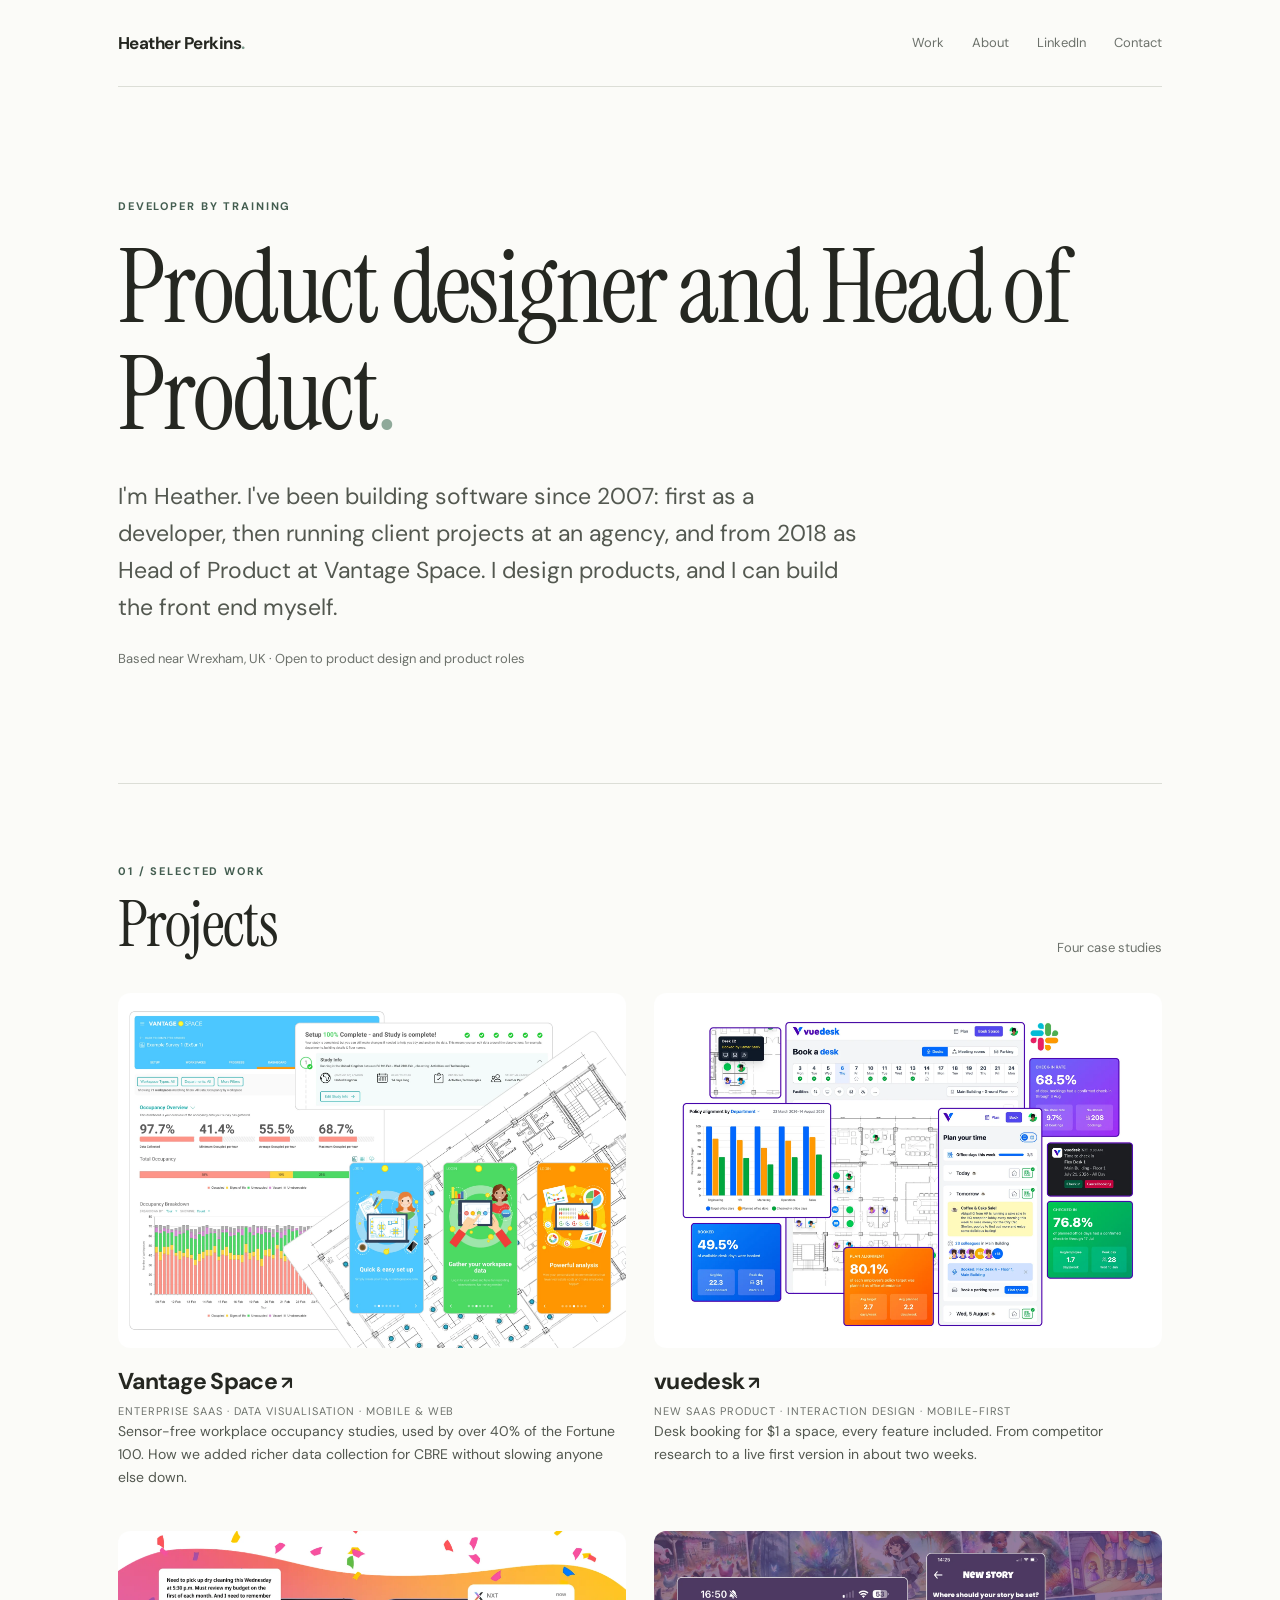
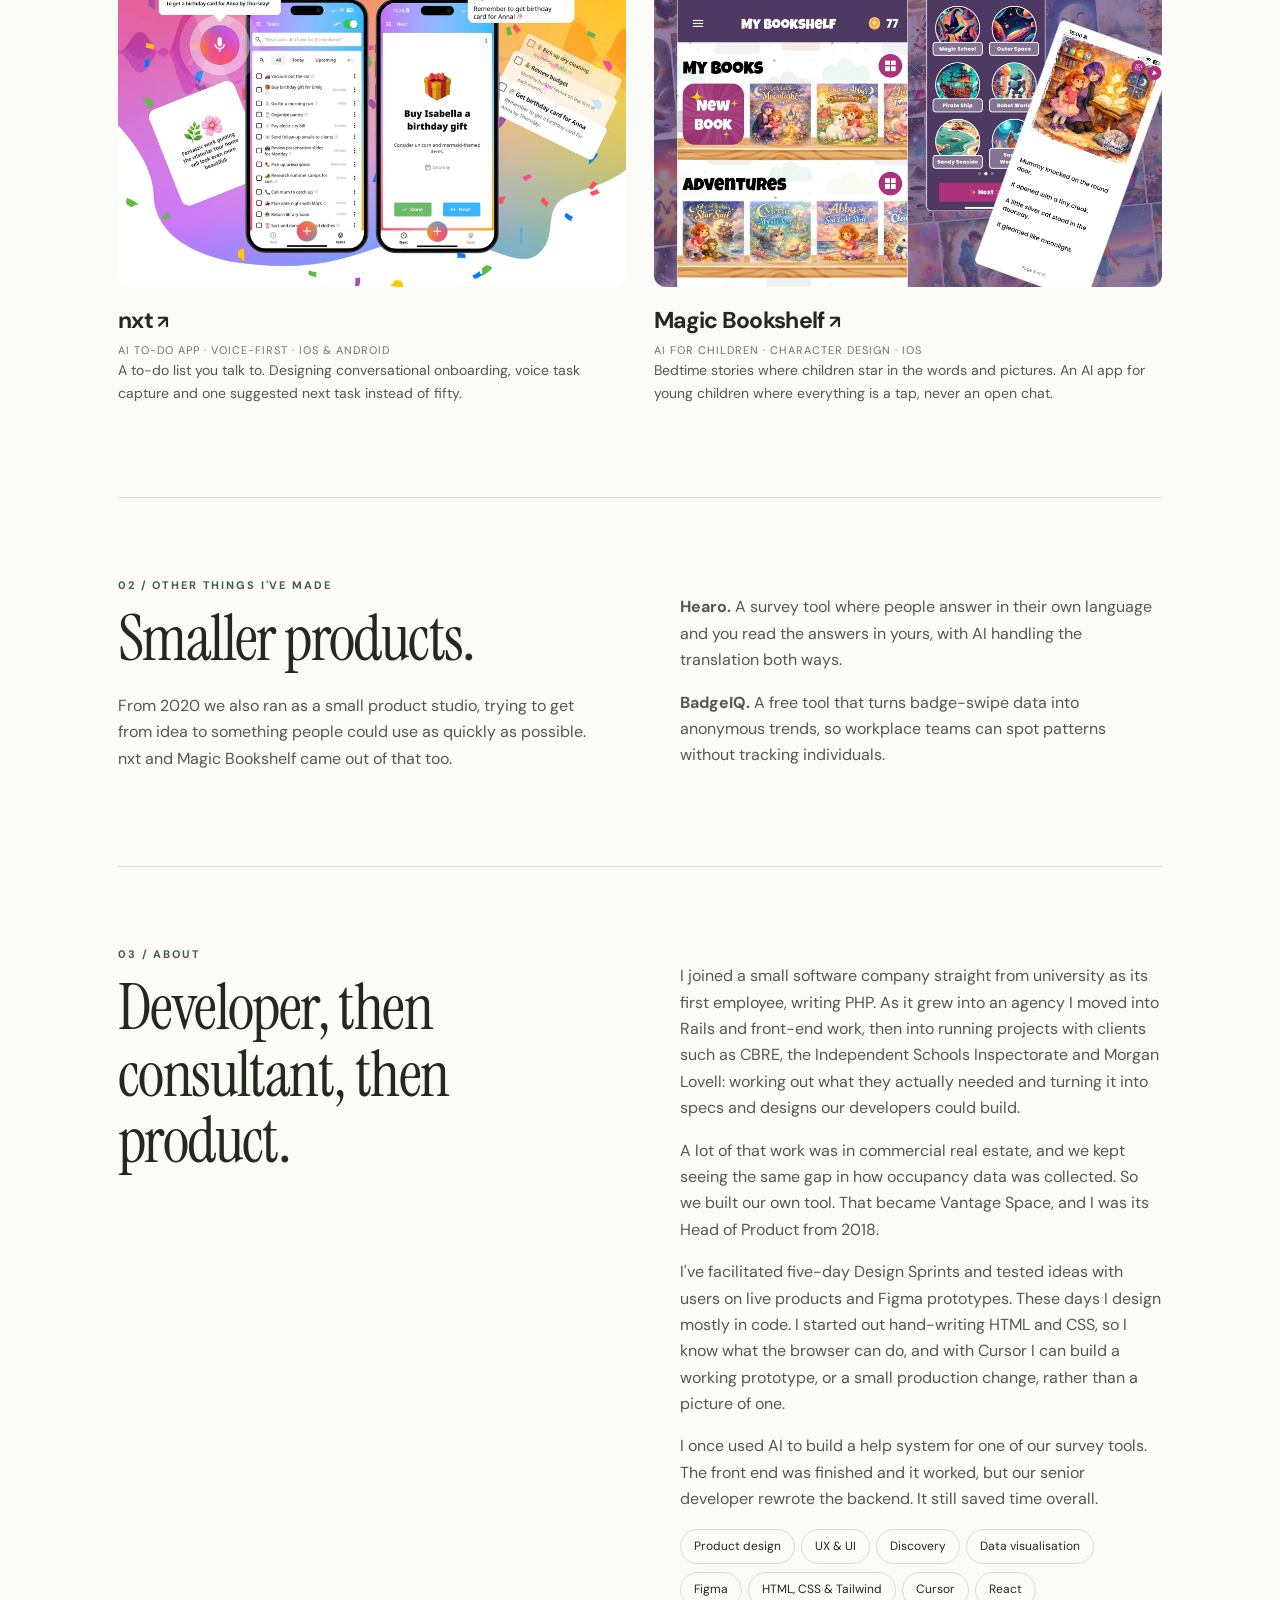
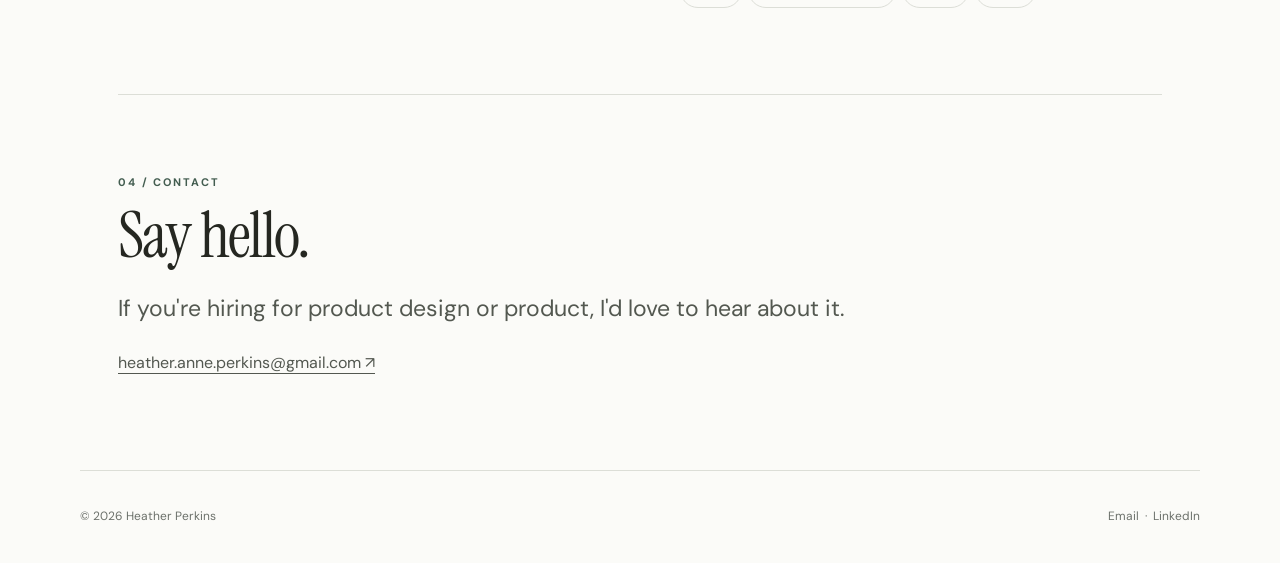
==== index.html @ 5fa3ac8b "Plainer copy across the site; expand Magic Bookshelf with growth and pricing story Co-Authored-By: C" ====
<!doctype html><html lang="en"><head><meta charset="utf-8"><meta name="viewport" content="width=device-width, initial-scale=1"><meta name="description" content="Heather Perkins: product designer and former Head of Product at Vantage Space, who started out as a developer. Case studies from Vantage Space and vuedesk."><title>Heather Perkins | Product designer</title><link rel="stylesheet" href="style.css?v=2"></head><body><header class="wrap"><nav class="nav"><a class="brand" href="index.html">Heather Perkins<span style="color:#7b998b">.</span></a><div class="navlinks"><a href="index.html#work">Work</a><a href="index.html#about">About</a><a href="https://www.linkedin.com/in/heatheranneperkins/" target="_blank" rel="noopener">LinkedIn</a><a href="mailto:heather.anne.perkins@gmail.com">Contact</a></div></nav></header><main class="wrap"><section class="hero"><div class="eyebrow">Developer by training</div><h1>Product designer and Head of Product<span style="color:#8fa99a">.</span></h1><p class="lead">I'm Heather. I've been building software since 2007: first as a developer, then running client projects at an agency, and from 2018 as Head of Product at Vantage Space. I design products, and I can build the front end myself.</p><p class="small">Based near Wrexham, UK · Open to product design and product roles</p></section><section class="section" id="work"><div class="section-heading"><div><div class="eyebrow">01 / Selected work</div><h2>Projects</h2></div><span class="small">Four case studies</span></div><div class="projects"><a class="project" href="vantage-space.html"><div class="project-image frame"><img src="assets/vs-hero.webp" alt="Vantage Space web dashboard and observer app"></div><h3>Vantage Space <span class="arrow">↗</span></h3><div class="meta">Enterprise SaaS · Data visualisation · Mobile & web</div><p>Sensor-free workplace occupancy studies, used by over 40% of the Fortune 100. How we added richer data collection for CBRE without slowing anyone else down.</p></a><a class="project" href="vuedesk.html"><div class="project-image frame"><img src="assets/vd-hero.webp" alt="vuedesk booking and reporting screens"></div><h3>vuedesk <span class="arrow">↗</span></h3><div class="meta">New SaaS product · Interaction design · Mobile-first</div><p>Desk booking for $1 a space, every feature included. From competitor research to a live first version in about two weeks.</p></a><a class="project" href="nxt.html"><div class="project-image frame"><img src="assets/nxt-hero.webp" alt="nxt app screens"></div><h3>nxt <span class="arrow">↗</span></h3><div class="meta">AI to-do app · Voice-first · iOS & Android</div><p>A to-do list you talk to. Designing conversational onboarding, voice task capture and one suggested next task instead of fifty.</p></a><a class="project" href="magic-bookshelf.html"><div class="project-image frame"><img src="assets/mb-hero.webp" alt="Magic Bookshelf app screens"></div><h3>Magic Bookshelf <span class="arrow">↗</span></h3><div class="meta">AI for children · Character design · iOS</div><p>Bedtime stories where children star in the words and pictures. An AI app for young children where everything is a tap, never an open chat.</p></a></div></section><section class="section" id="other"><div class="eyebrow">02 / Other things I've made</div><div class="cols"><div><h2>Smaller products.</h2><p>From 2020 we also ran as a small product studio, trying to get from idea to something people could use as quickly as possible. nxt and Magic Bookshelf came out of that too.</p></div><div><p><strong>Hearo.</strong> A survey tool where people answer in their own language and you read the answers in yours, with AI handling the translation both ways.</p><p><strong>BadgeIQ.</strong> A free tool that turns badge-swipe data into anonymous trends, so workplace teams can spot patterns without tracking individuals.</p></div></div></section><section class="section" id="about"><div class="eyebrow">03 / About</div><div class="cols"><div><h2>Developer, then consultant, then product.</h2></div><div><p>I joined a small software company straight from university as its first employee, writing PHP. As it grew into an agency I moved into Rails and front-end work, then into running projects with clients such as CBRE, the Independent Schools Inspectorate and Morgan Lovell: working out what they actually needed and turning it into specs and designs our developers could build.</p><p>A lot of that work was in commercial real estate, and we kept seeing the same gap in how occupancy data was collected. So we built our own tool. That became Vantage Space, and I was its Head of Product from 2018.</p><p>I've facilitated five-day Design Sprints and tested ideas with users on live products and Figma prototypes. These days I design mostly in code. I started out hand-writing HTML and CSS, so I know what the browser can do, and with Cursor I can build a working prototype, or a small production change, rather than a picture of one.</p><p>I once used AI to build a help system for one of our survey tools. The front end was finished and it worked, but our senior developer rewrote the backend. It still saved time overall.</p><div><span class="pill">Product design</span><span class="pill">UX & UI</span><span class="pill">Discovery</span><span class="pill">Data visualisation</span><span class="pill">Figma</span><span class="pill">HTML, CSS & Tailwind</span><span class="pill">Cursor</span><span class="pill">React</span></div></div></div></section><section class="section"><div class="eyebrow">04 / Contact</div><h2>Say hello.</h2><p class="lead">If you're hiring for product design or product, I'd love to hear about it.</p><p><a href="mailto:heather.anne.perkins@gmail.com" style="border-bottom:1px solid currentColor">heather.anne.perkins@gmail.com ↗</a></p></section></main><footer class="wrap footer"><span>© 2026 Heather Perkins</span><span><a href="mailto:heather.anne.perkins@gmail.com">Email</a> &nbsp;·&nbsp; <a href="https://www.linkedin.com/in/heatheranneperkins/" target="_blank" rel="noopener">LinkedIn</a></span></footer></body></html>
---- style.css ----
@import url('https://fonts.googleapis.com/css2?family=DM+Sans:wght@400;500;600;700&family=Instrument+Serif:ital@0;1&display=swap');
:root{--ink:#252721;--muted:#6c716b;--line:#dcded7;--paper:#fbfbf8;--soft:#f0f2ed;--accent:#435d50}*{box-sizing:border-box}html{scroll-behavior:smooth}body{margin:0;background:var(--paper);color:var(--ink);font:16px/1.65 'DM Sans',Arial,sans-serif}a{color:inherit;text-decoration:none}a:hover{color:var(--accent)}.wrap{max-width:1120px;margin:auto;padding:0 38px}.nav{display:flex;justify-content:space-between;align-items:center;padding:29px 0;border-bottom:1px solid var(--line)}.brand{font-size:17px;font-weight:700;letter-spacing:-.03em}.navlinks{display:flex;gap:28px;font-size:13px}.navlinks a{color:var(--muted)}.eyebrow{text-transform:uppercase;font-size:11px;font-weight:700;letter-spacing:.17em;color:var(--accent)}h1,h2,h3,p{margin-top:0}h1,h2{font-family:'Instrument Serif',Georgia,serif;font-weight:400;line-height:1.04;letter-spacing:-.025em}h1{font-size:clamp(58px,8vw,112px);max-width:980px;margin:20px 0 30px}h2{font-size:clamp(40px,5vw,70px);margin:12px 0 20px}h3{font-size:23px;letter-spacing:-.03em;line-height:1.3}p{color:#535850}.lead{font-size:clamp(19px,2vw,23px);line-height:1.6;max-width:740px}.hero{padding:110px 0 100px}.section{padding:78px 0;border-top:1px solid var(--line)}.section-heading{display:flex;align-items:end;justify-content:space-between;gap:20px;margin-bottom:34px}.section-heading h2{margin-bottom:0}.projects{display:grid;grid-template-columns:1fr 1fr;gap:28px}.project{display:block}.project-image{background:#edf0ea;border:1px solid var(--line);padding:25px;aspect-ratio:1.38;display:flex;align-items:center;overflow:hidden}.project-image img{width:100%;height:100%;object-fit:contain;object-position:top center;box-shadow:0 8px 25px #26312612}.project h3{margin:19px 0 5px}.project p{font-size:14px}.project .meta{font-size:11px;letter-spacing:.09em;text-transform:uppercase;color:var(--muted)}.arrow{font-size:18px}.cols{display:grid;grid-template-columns:1fr 1fr;gap:80px}.small{font-size:13px;color:var(--muted)}.pill{display:inline-block;border:1px solid var(--line);border-radius:30px;padding:7px 13px;font-size:12px;margin:0 6px 8px 0}.footer{padding:36px 0;display:flex;justify-content:space-between;gap:15px;border-top:1px solid var(--line);font-size:12px;color:var(--muted)}.case-hero{padding:80px 0 45px}.case-hero h1{font-size:clamp(60px,7vw,95px);max-width:920px}.case-meta{display:flex;gap:45px;flex-wrap:wrap;margin:40px 0}.case-meta div{max-width:230px}.case-meta b{display:block;font-size:11px;letter-spacing:.13em;text-transform:uppercase;margin-bottom:7px}.case-meta span{color:var(--muted);font-size:14px}.image-wide{background:#eef0eb;padding:35px;border:1px solid var(--line);margin:28px 0 12px}.image-wide img{display:block;max-width:100%;max-height:720px;margin:auto;object-fit:contain;box-shadow:0 8px 30px #2222}.image-wide img.tall{max-height:620px}.caption{font-size:12px;color:var(--muted);margin-bottom:45px}.story{max-width:780px;margin:0 auto}.story p{font-size:17px;line-height:1.8}.story h2{font-size:48px;margin-top:62px}.image-pair{display:grid;grid-template-columns:1fr 1fr;gap:22px}.image-pair .image-wide{margin-bottom:10px}.callout{background:var(--soft);padding:32px 38px;margin:55px 0}.callout p:last-child{margin-bottom:0}.back{display:inline-block;margin-top:45px;font-size:13px;color:var(--accent)}@media(max-width:700px){.wrap{padding:0 22px}.hero{padding:75px 0}.section{padding:55px 0}.projects,.cols,.image-pair{grid-template-columns:1fr;gap:32px}.navlinks{gap:14px}.navlinks a{font-size:12px}.project-image{padding:15px}.case-hero{padding-top:65px}.case-meta{gap:20px}.image-wide{padding:13px}.footer{display:block}.story h2{font-size:40px}}.image-wide.composite{padding:0;background:#0b1518;border:0;border-radius:18px;overflow:hidden}.image-wide.composite img{max-height:none;width:100%;box-shadow:none}.image-wide.board{padding:18px}.image-wide.board img{box-shadow:none}.applinks{display:flex;gap:12px;flex-wrap:wrap;margin:26px 0 0}.applinks a{display:inline-block;border:1px solid var(--ink);border-radius:30px;padding:9px 18px;font-size:13px;font-weight:600}.applinks a:hover{background:var(--ink);color:var(--paper)}.project-image.dark{background:#0b1518;padding:0;border:0}.project-image.dark img{object-fit:cover;object-position:center;box-shadow:none}.projects.four{grid-template-columns:1fr 1fr}
.image-wide.frame{padding:0;border:0;background:none;aspect-ratio:10/7;border-radius:18px;overflow:hidden}.image-wide.frame img{width:100%;height:100%;max-height:none;object-fit:contain;box-shadow:none}.project-image.frame{padding:0;border:0;background:none;aspect-ratio:10/7;border-radius:12px}.project-image.frame img{object-fit:contain;box-shadow:none}
.story .eyebrow{margin-top:62px;margin-bottom:0}.story>.eyebrow:first-child,.callout .eyebrow{margin-top:0}.story .eyebrow+h2{margin-top:10px}.callout .eyebrow{margin-bottom:10px}
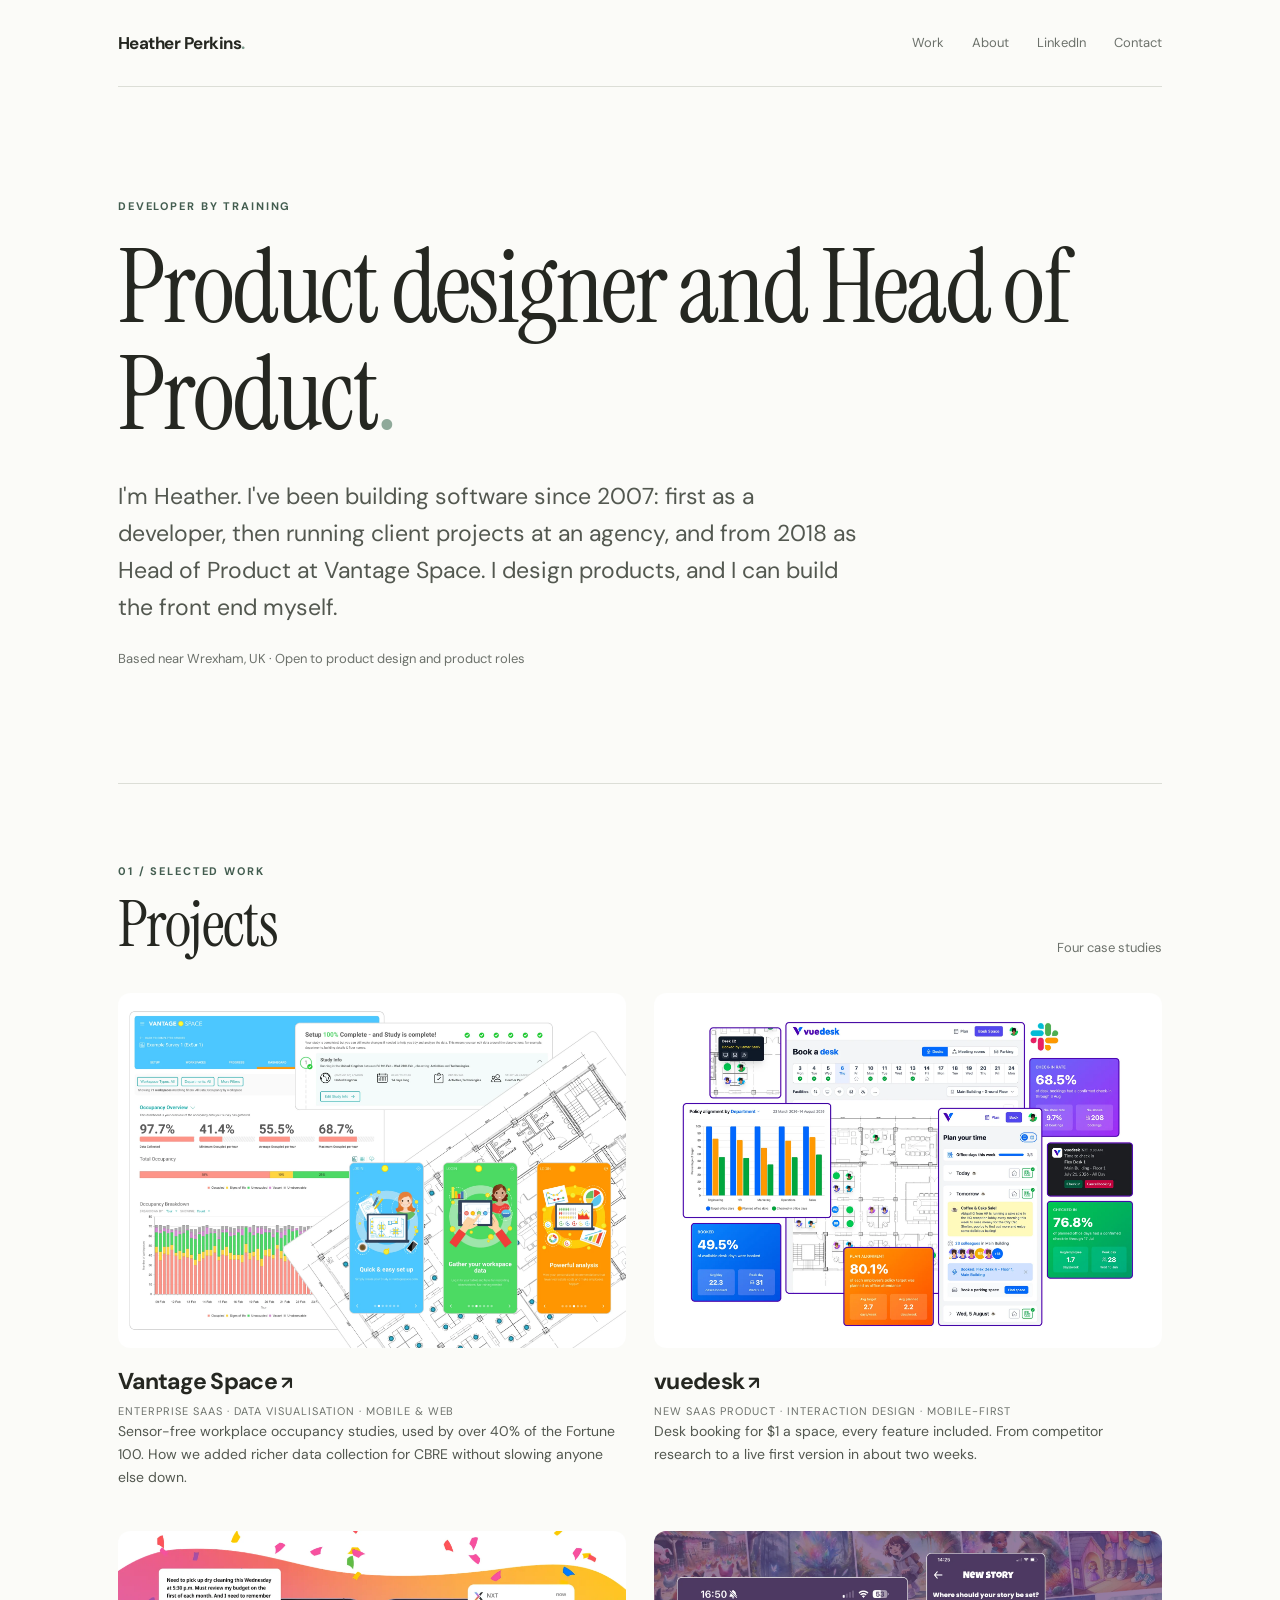
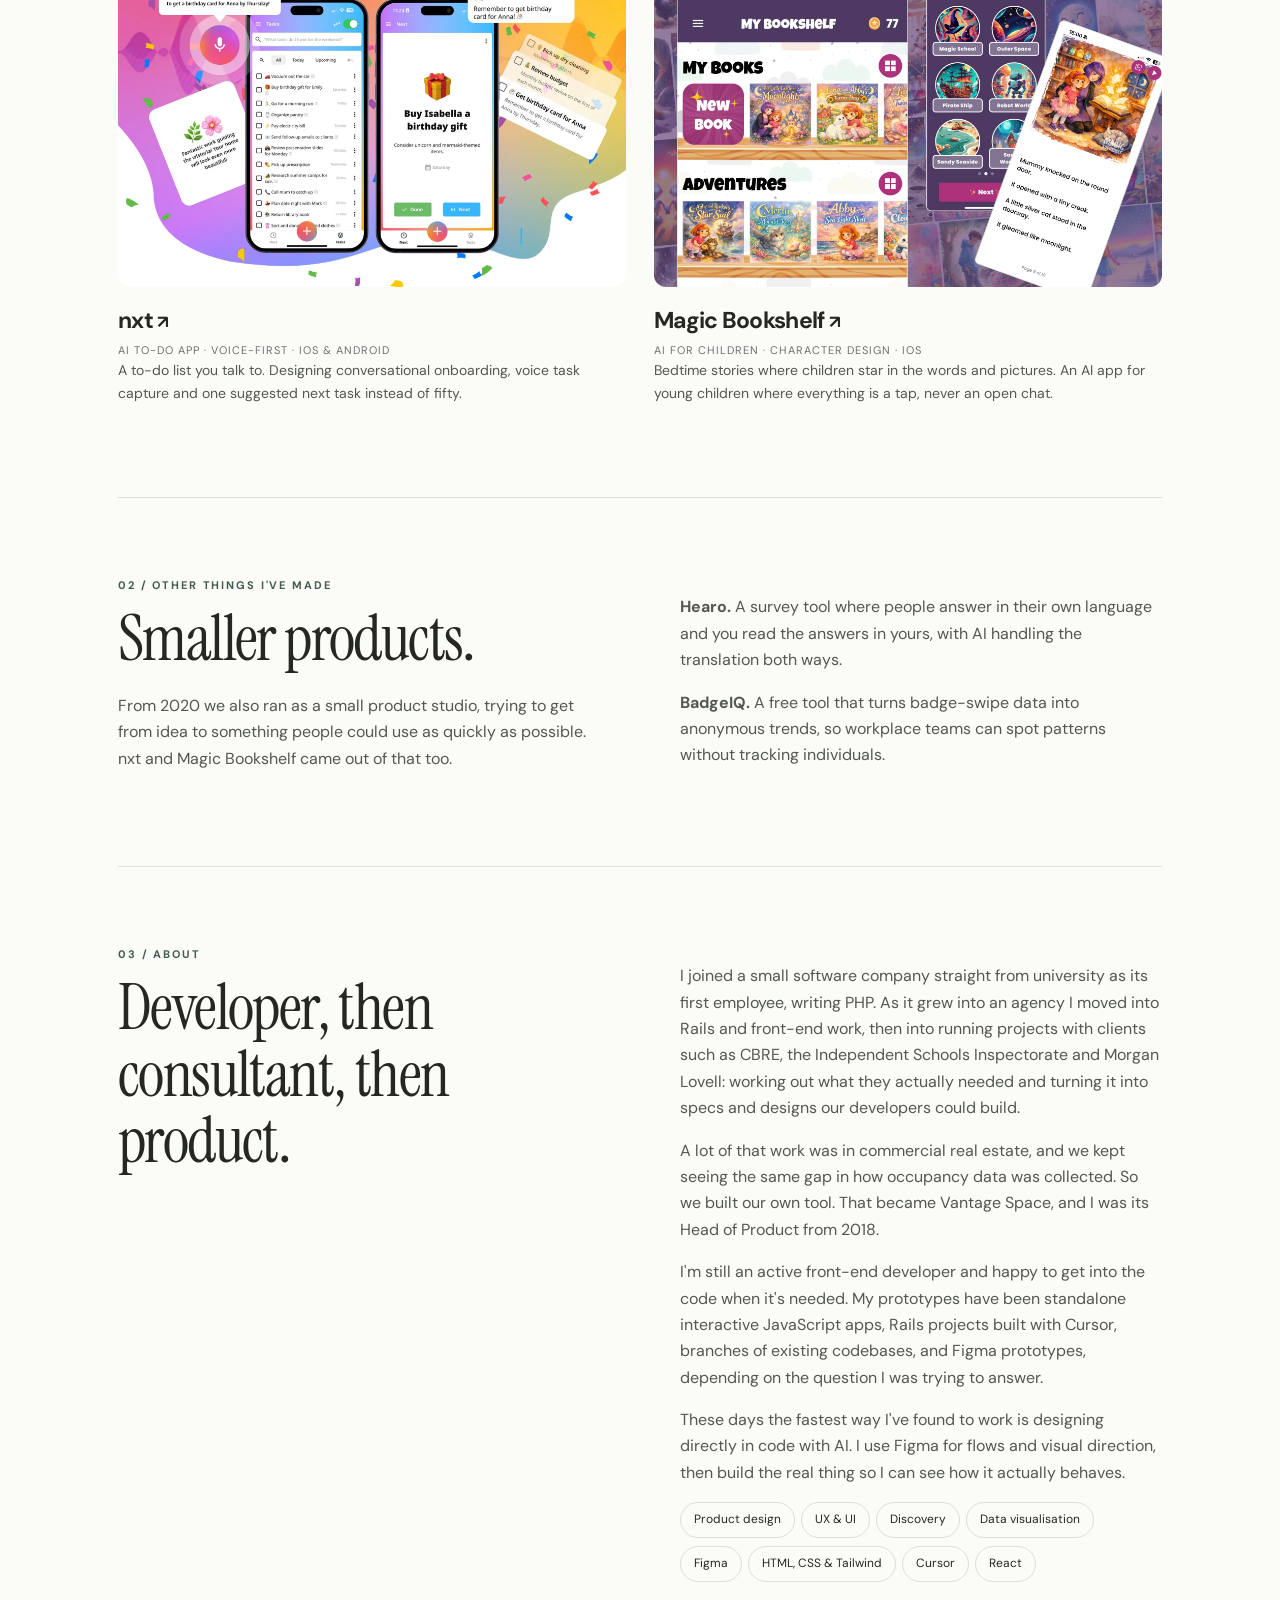
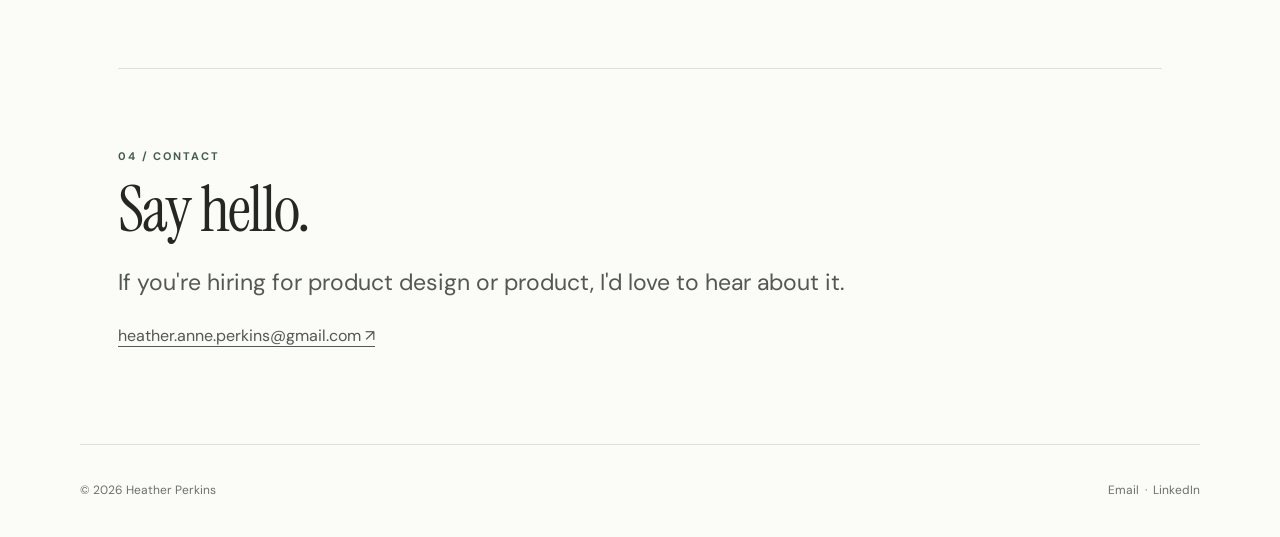
==== commit db1002fb: "Rewrite About paragraph on prototyping and designing in code Co-Authored-By: Claude Opus 5.5 <norepl" ====
--- a/index.html
+++ b/index.html
@@ -1 +1 @@
-<!doctype html><html lang="en"><head><meta charset="utf-8"><meta name="viewport" content="width=device-width, initial-scale=1"><meta name="description" content="Heather Perkins: product designer and former Head of Product at Vantage Space, who started out as a developer. Case studies from Vantage Space and vuedesk."><title>Heather Perkins | Product designer</title><link rel="stylesheet" href="style.css?v=2"></head><body><header class="wrap"><nav class="nav"><a class="brand" href="index.html">Heather Perkins<span style="color:#7b998b">.</span></a><div class="navlinks"><a href="index.html#work">Work</a><a href="index.html#about">About</a><a href="https://www.linkedin.com/in/heatheranneperkins/" target="_blank" rel="noopener">LinkedIn</a><a href="mailto:heather.anne.perkins@gmail.com">Contact</a></div></nav></header><main class="wrap"><section class="hero"><div class="eyebrow">Developer by training</div><h1>Product designer and Head of Product<span style="color:#8fa99a">.</span></h1><p class="lead">I'm Heather. I've been building software since 2007: first as a developer, then running client projects at an agency, and from 2018 as Head of Product at Vantage Space. I design products, and I can build the front end myself.</p><p class="small">Based near Wrexham, UK · Open to product design and product roles</p></section><section class="section" id="work"><div class="section-heading"><div><div class="eyebrow">01 / Selected work</div><h2>Projects</h2></div><span class="small">Four case studies</span></div><div class="projects"><a class="project" href="vantage-space.html"><div class="project-image frame"><img src="assets/vs-hero.webp" alt="Vantage Space web dashboard and observer app"></div><h3>Vantage Space <span class="arrow">↗</span></h3><div class="meta">Enterprise SaaS · Data visualisation · Mobile & web</div><p>Sensor-free workplace occupancy studies, used by over 40% of the Fortune 100. How we added richer data collection for CBRE without slowing anyone else down.</p></a><a class="project" href="vuedesk.html"><div class="project-image frame"><img src="assets/vd-hero.webp" alt="vuedesk booking and reporting screens"></div><h3>vuedesk <span class="arrow">↗</span></h3><div class="meta">New SaaS product · Interaction design · Mobile-first</div><p>Desk booking for $1 a space, every feature included. From competitor research to a live first version in about two weeks.</p></a><a class="project" href="nxt.html"><div class="project-image frame"><img src="assets/nxt-hero.webp" alt="nxt app screens"></div><h3>nxt <span class="arrow">↗</span></h3><div class="meta">AI to-do app · Voice-first · iOS & Android</div><p>A to-do list you talk to. Designing conversational onboarding, voice task capture and one suggested next task instead of fifty.</p></a><a class="project" href="magic-bookshelf.html"><div class="project-image frame"><img src="assets/mb-hero.webp" alt="Magic Bookshelf app screens"></div><h3>Magic Bookshelf <span class="arrow">↗</span></h3><div class="meta">AI for children · Character design · iOS</div><p>Bedtime stories where children star in the words and pictures. An AI app for young children where everything is a tap, never an open chat.</p></a></div></section><section class="section" id="other"><div class="eyebrow">02 / Other things I've made</div><div class="cols"><div><h2>Smaller products.</h2><p>From 2020 we also ran as a small product studio, trying to get from idea to something people could use as quickly as possible. nxt and Magic Bookshelf came out of that too.</p></div><div><p><strong>Hearo.</strong> A survey tool where people answer in their own language and you read the answers in yours, with AI handling the translation both ways.</p><p><strong>BadgeIQ.</strong> A free tool that turns badge-swipe data into anonymous trends, so workplace teams can spot patterns without tracking individuals.</p></div></div></section><section class="section" id="about"><div class="eyebrow">03 / About</div><div class="cols"><div><h2>Developer, then consultant, then product.</h2></div><div><p>I joined a small software company straight from university as its first employee, writing PHP. As it grew into an agency I moved into Rails and front-end work, then into running projects with clients such as CBRE, the Independent Schools Inspectorate and Morgan Lovell: working out what they actually needed and turning it into specs and designs our developers could build.</p><p>A lot of that work was in commercial real estate, and we kept seeing the same gap in how occupancy data was collected. So we built our own tool. That became Vantage Space, and I was its Head of Product from 2018.</p><p>I've facilitated five-day Design Sprints and tested ideas with users on live products and Figma prototypes. These days I design mostly in code. I started out hand-writing HTML and CSS, so I know what the browser can do, and with Cursor I can build a working prototype, or a small production change, rather than a picture of one.</p><p>I once used AI to build a help system for one of our survey tools. The front end was finished and it worked, but our senior developer rewrote the backend. It still saved time overall.</p><div><span class="pill">Product design</span><span class="pill">UX & UI</span><span class="pill">Discovery</span><span class="pill">Data visualisation</span><span class="pill">Figma</span><span class="pill">HTML, CSS & Tailwind</span><span class="pill">Cursor</span><span class="pill">React</span></div></div></div></section><section class="section"><div class="eyebrow">04 / Contact</div><h2>Say hello.</h2><p class="lead">If you're hiring for product design or product, I'd love to hear about it.</p><p><a href="mailto:heather.anne.perkins@gmail.com" style="border-bottom:1px solid currentColor">heather.anne.perkins@gmail.com ↗</a></p></section></main><footer class="wrap footer"><span>© 2026 Heather Perkins</span><span><a href="mailto:heather.anne.perkins@gmail.com">Email</a> &nbsp;·&nbsp; <a href="https://www.linkedin.com/in/heatheranneperkins/" target="_blank" rel="noopener">LinkedIn</a></span></footer></body></html>
+<!doctype html><html lang="en"><head><meta charset="utf-8"><meta name="viewport" content="width=device-width, initial-scale=1"><meta name="description" content="Heather Perkins: product designer and former Head of Product at Vantage Space, who started out as a developer. Case studies from Vantage Space and vuedesk."><title>Heather Perkins | Product designer</title><link rel="stylesheet" href="style.css?v=3"></head><body><header class="wrap"><nav class="nav"><a class="brand" href="index.html">Heather Perkins<span style="color:#7b998b">.</span></a><div class="navlinks"><a href="index.html#work">Work</a><a href="index.html#about">About</a><a href="https://www.linkedin.com/in/heatheranneperkins/" target="_blank" rel="noopener">LinkedIn</a><a href="mailto:heather.anne.perkins@gmail.com">Contact</a></div></nav></header><main class="wrap"><section class="hero"><div class="eyebrow">Developer by training</div><h1>Product designer and Head of Product<span style="color:#8fa99a">.</span></h1><p class="lead">I'm Heather. I've been building software since 2007: first as a developer, then running client projects at an agency, and from 2018 as Head of Product at Vantage Space. I design products, and I can build the front end myself.</p><p class="small">Based near Wrexham, UK · Open to product design and product roles</p></section><section class="section" id="work"><div class="section-heading"><div><div class="eyebrow">01 / Selected work</div><h2>Projects</h2></div><span class="small">Four case studies</span></div><div class="projects"><a class="project" href="vantage-space.html"><div class="project-image frame"><img src="assets/vs-hero.webp" alt="Vantage Space web dashboard and observer app"></div><h3>Vantage Space <span class="arrow">↗</span></h3><div class="meta">Enterprise SaaS · Data visualisation · Mobile & web</div><p>Sensor-free workplace occupancy studies, used by over 40% of the Fortune 100. How we added richer data collection for CBRE without slowing anyone else down.</p></a><a class="project" href="vuedesk.html"><div class="project-image frame"><img src="assets/vd-hero.webp" alt="vuedesk booking and reporting screens"></div><h3>vuedesk <span class="arrow">↗</span></h3><div class="meta">New SaaS product · Interaction design · Mobile-first</div><p>Desk booking for $1 a space, every feature included. From competitor research to a live first version in about two weeks.</p></a><a class="project" href="nxt.html"><div class="project-image frame"><img src="assets/nxt-hero.webp" alt="nxt app screens"></div><h3>nxt <span class="arrow">↗</span></h3><div class="meta">AI to-do app · Voice-first · iOS & Android</div><p>A to-do list you talk to. Designing conversational onboarding, voice task capture and one suggested next task instead of fifty.</p></a><a class="project" href="magic-bookshelf.html"><div class="project-image frame"><img src="assets/mb-hero.webp" alt="Magic Bookshelf app screens"></div><h3>Magic Bookshelf <span class="arrow">↗</span></h3><div class="meta">AI for children · Character design · iOS</div><p>Bedtime stories where children star in the words and pictures. An AI app for young children where everything is a tap, never an open chat.</p></a></div></section><section class="section" id="other"><div class="eyebrow">02 / Other things I've made</div><div class="cols"><div><h2>Smaller products.</h2><p>From 2020 we also ran as a small product studio, trying to get from idea to something people could use as quickly as possible. nxt and Magic Bookshelf came out of that too.</p></div><div><p><strong>Hearo.</strong> A survey tool where people answer in their own language and you read the answers in yours, with AI handling the translation both ways.</p><p><strong>BadgeIQ.</strong> A free tool that turns badge-swipe data into anonymous trends, so workplace teams can spot patterns without tracking individuals.</p></div></div></section><section class="section" id="about"><div class="eyebrow">03 / About</div><div class="cols"><div><h2>Developer, then consultant, then product.</h2></div><div><p>I joined a small software company straight from university as its first employee, writing PHP. As it grew into an agency I moved into Rails and front-end work, then into running projects with clients such as CBRE, the Independent Schools Inspectorate and Morgan Lovell: working out what they actually needed and turning it into specs and designs our developers could build.</p><p>A lot of that work was in commercial real estate, and we kept seeing the same gap in how occupancy data was collected. So we built our own tool. That became Vantage Space, and I was its Head of Product from 2018.</p><p>I'm still an active front-end developer and happy to get into the code when it's needed. My prototypes have been standalone interactive JavaScript apps, Rails projects built with Cursor, branches of existing codebases, and Figma prototypes, depending on the question I was trying to answer.</p><p>These days the fastest way I've found to work is designing directly in code with AI. I use Figma for flows and visual direction, then build the real thing so I can see how it actually behaves.</p><div><span class="pill">Product design</span><span class="pill">UX & UI</span><span class="pill">Discovery</span><span class="pill">Data visualisation</span><span class="pill">Figma</span><span class="pill">HTML, CSS & Tailwind</span><span class="pill">Cursor</span><span class="pill">React</span></div></div></div></section><section class="section"><div class="eyebrow">04 / Contact</div><h2>Say hello.</h2><p class="lead">If you're hiring for product design or product, I'd love to hear about it.</p><p><a href="mailto:heather.anne.perkins@gmail.com" style="border-bottom:1px solid currentColor">heather.anne.perkins@gmail.com ↗</a></p></section></main><footer class="wrap footer"><span>© 2026 Heather Perkins</span><span><a href="mailto:heather.anne.perkins@gmail.com">Email</a> &nbsp;·&nbsp; <a href="https://www.linkedin.com/in/heatheranneperkins/" target="_blank" rel="noopener">LinkedIn</a></span></footer></body></html>
--- a/style.css
+++ b/style.css
@@ -2,3 +2,4 @@
 :root{--ink:#252721;--muted:#6c716b;--line:#dcded7;--paper:#fbfbf8;--soft:#f0f2ed;--accent:#435d50}*{box-sizing:border-box}html{scroll-behavior:smooth}body{margin:0;background:var(--paper);color:var(--ink);font:16px/1.65 'DM Sans',Arial,sans-serif}a{color:inherit;text-decoration:none}a:hover{color:var(--accent)}.wrap{max-width:1120px;margin:auto;padding:0 38px}.nav{display:flex;justify-content:space-between;align-items:center;padding:29px 0;border-bottom:1px solid var(--line)}.brand{font-size:17px;font-weight:700;letter-spacing:-.03em}.navlinks{display:flex;gap:28px;font-size:13px}.navlinks a{color:var(--muted)}.eyebrow{text-transform:uppercase;font-size:11px;font-weight:700;letter-spacing:.17em;color:var(--accent)}h1,h2,h3,p{margin-top:0}h1,h2{font-family:'Instrument Serif',Georgia,serif;font-weight:400;line-height:1.04;letter-spacing:-.025em}h1{font-size:clamp(58px,8vw,112px);max-width:980px;margin:20px 0 30px}h2{font-size:clamp(40px,5vw,70px);margin:12px 0 20px}h3{font-size:23px;letter-spacing:-.03em;line-height:1.3}p{color:#535850}.lead{font-size:clamp(19px,2vw,23px);line-height:1.6;max-width:740px}.hero{padding:110px 0 100px}.section{padding:78px 0;border-top:1px solid var(--line)}.section-heading{display:flex;align-items:end;justify-content:space-between;gap:20px;margin-bottom:34px}.section-heading h2{margin-bottom:0}.projects{display:grid;grid-template-columns:1fr 1fr;gap:28px}.project{display:block}.project-image{background:#edf0ea;border:1px solid var(--line);padding:25px;aspect-ratio:1.38;display:flex;align-items:center;overflow:hidden}.project-image img{width:100%;height:100%;object-fit:contain;object-position:top center;box-shadow:0 8px 25px #26312612}.project h3{margin:19px 0 5px}.project p{font-size:14px}.project .meta{font-size:11px;letter-spacing:.09em;text-transform:uppercase;color:var(--muted)}.arrow{font-size:18px}.cols{display:grid;grid-template-columns:1fr 1fr;gap:80px}.small{font-size:13px;color:var(--muted)}.pill{display:inline-block;border:1px solid var(--line);border-radius:30px;padding:7px 13px;font-size:12px;margin:0 6px 8px 0}.footer{padding:36px 0;display:flex;justify-content:space-between;gap:15px;border-top:1px solid var(--line);font-size:12px;color:var(--muted)}.case-hero{padding:80px 0 45px}.case-hero h1{font-size:clamp(60px,7vw,95px);max-width:920px}.case-meta{display:flex;gap:45px;flex-wrap:wrap;margin:40px 0}.case-meta div{max-width:230px}.case-meta b{display:block;font-size:11px;letter-spacing:.13em;text-transform:uppercase;margin-bottom:7px}.case-meta span{color:var(--muted);font-size:14px}.image-wide{background:#eef0eb;padding:35px;border:1px solid var(--line);margin:28px 0 12px}.image-wide img{display:block;max-width:100%;max-height:720px;margin:auto;object-fit:contain;box-shadow:0 8px 30px #2222}.image-wide img.tall{max-height:620px}.caption{font-size:12px;color:var(--muted);margin-bottom:45px}.story{max-width:780px;margin:0 auto}.story p{font-size:17px;line-height:1.8}.story h2{font-size:48px;margin-top:62px}.image-pair{display:grid;grid-template-columns:1fr 1fr;gap:22px}.image-pair .image-wide{margin-bottom:10px}.callout{background:var(--soft);padding:32px 38px;margin:55px 0}.callout p:last-child{margin-bottom:0}.back{display:inline-block;margin-top:45px;font-size:13px;color:var(--accent)}@media(max-width:700px){.wrap{padding:0 22px}.hero{padding:75px 0}.section{padding:55px 0}.projects,.cols,.image-pair{grid-template-columns:1fr;gap:32px}.navlinks{gap:14px}.navlinks a{font-size:12px}.project-image{padding:15px}.case-hero{padding-top:65px}.case-meta{gap:20px}.image-wide{padding:13px}.footer{display:block}.story h2{font-size:40px}}.image-wide.composite{padding:0;background:#0b1518;border:0;border-radius:18px;overflow:hidden}.image-wide.composite img{max-height:none;width:100%;box-shadow:none}.image-wide.board{padding:18px}.image-wide.board img{box-shadow:none}.applinks{display:flex;gap:12px;flex-wrap:wrap;margin:26px 0 0}.applinks a{display:inline-block;border:1px solid var(--ink);border-radius:30px;padding:9px 18px;font-size:13px;font-weight:600}.applinks a:hover{background:var(--ink);color:var(--paper)}.project-image.dark{background:#0b1518;padding:0;border:0}.project-image.dark img{object-fit:cover;object-position:center;box-shadow:none}.projects.four{grid-template-columns:1fr 1fr}
 .image-wide.frame{padding:0;border:0;background:none;aspect-ratio:10/7;border-radius:18px;overflow:hidden}.image-wide.frame img{width:100%;height:100%;max-height:none;object-fit:contain;box-shadow:none}.project-image.frame{padding:0;border:0;background:none;aspect-ratio:10/7;border-radius:12px}.project-image.frame img{object-fit:contain;box-shadow:none}
 .story .eyebrow{margin-top:62px;margin-bottom:0}.story>.eyebrow:first-child,.callout .eyebrow{margin-top:0}.story .eyebrow+h2{margin-top:10px}.callout .eyebrow{margin-bottom:10px}
+.story+.story{margin-top:62px}
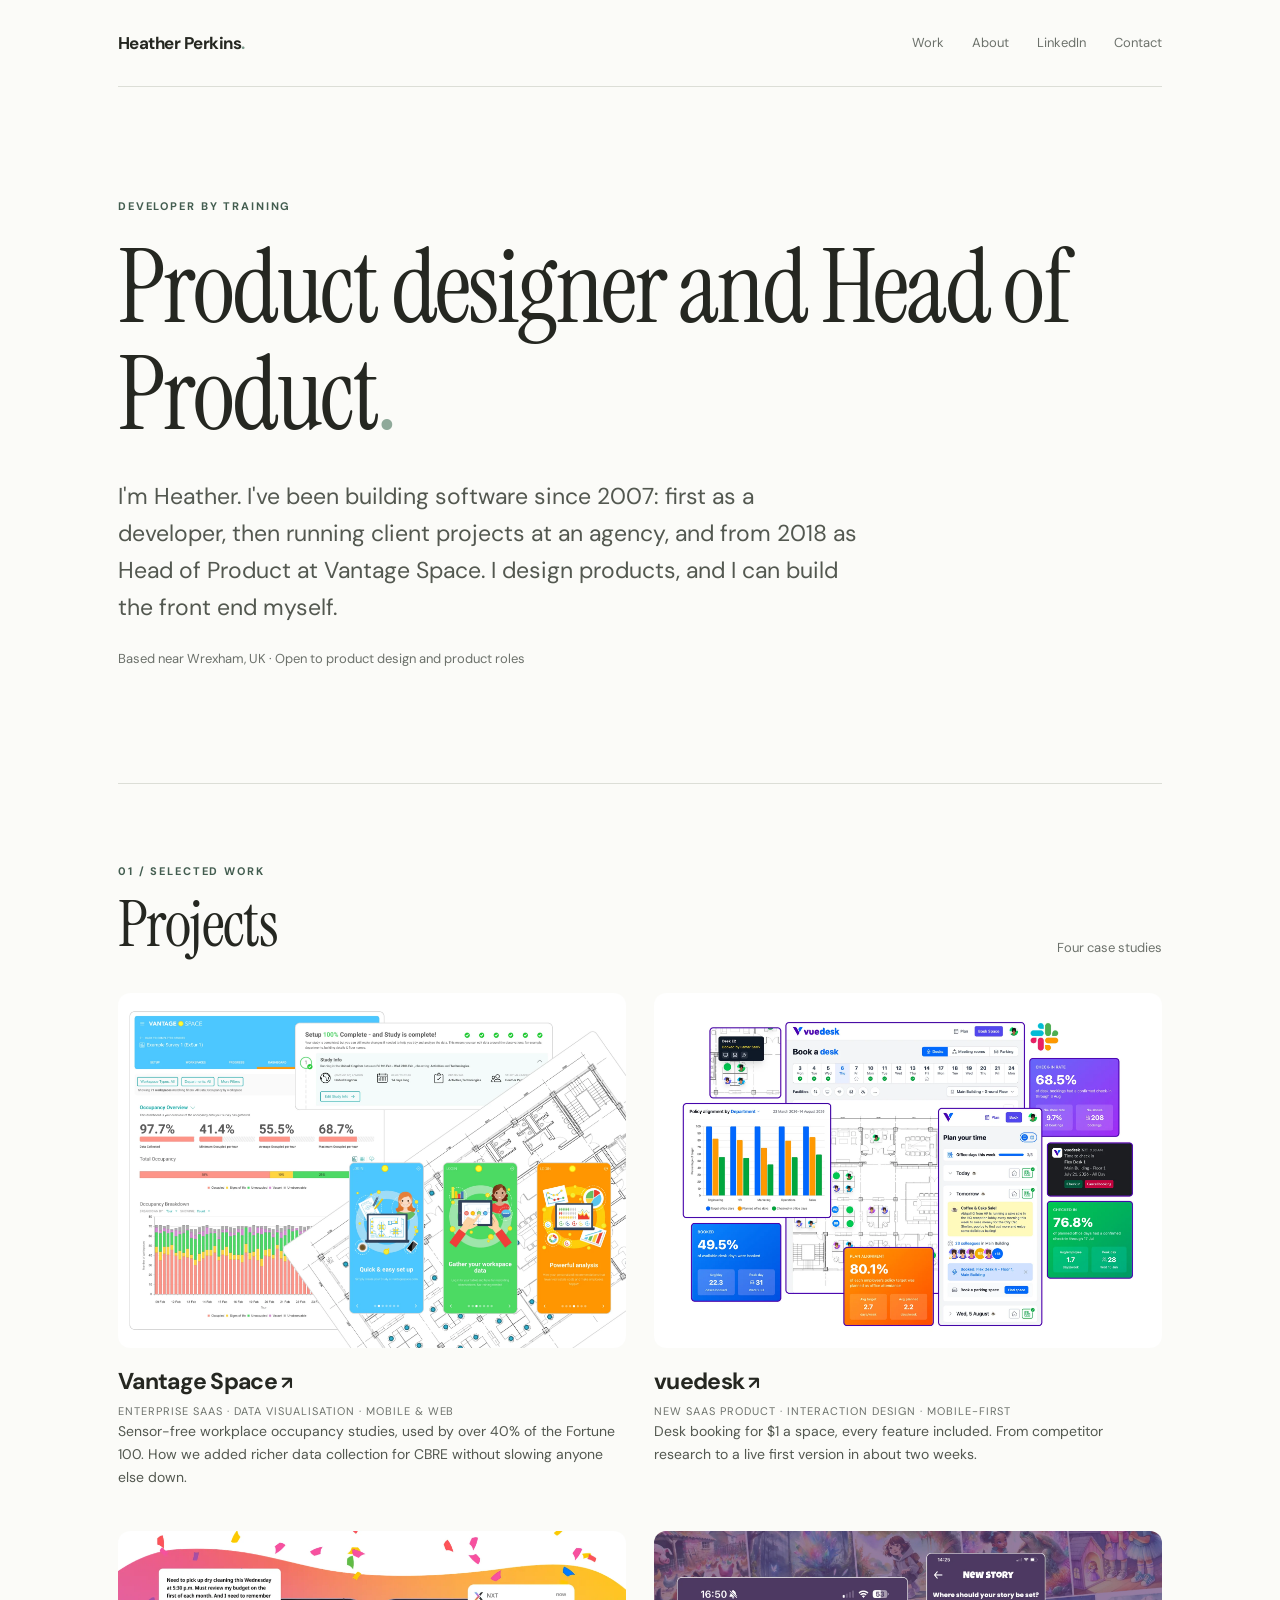
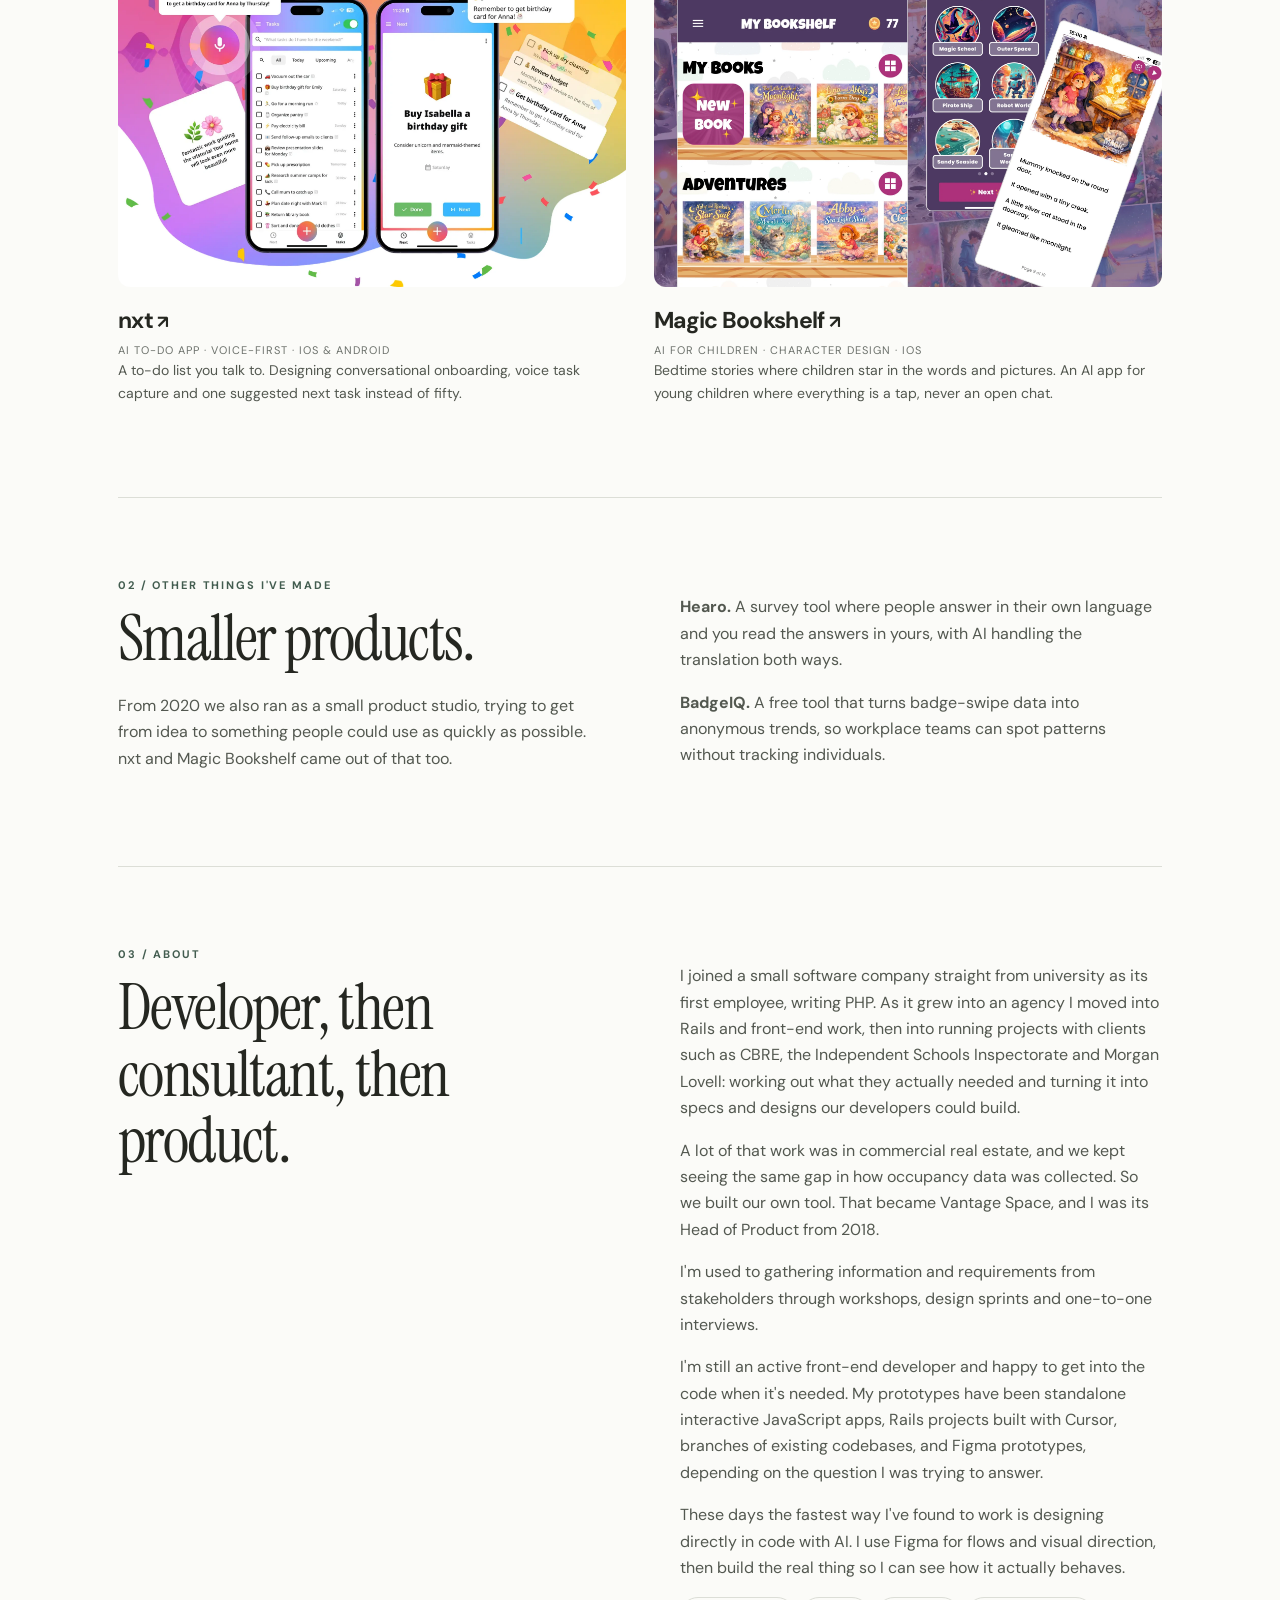
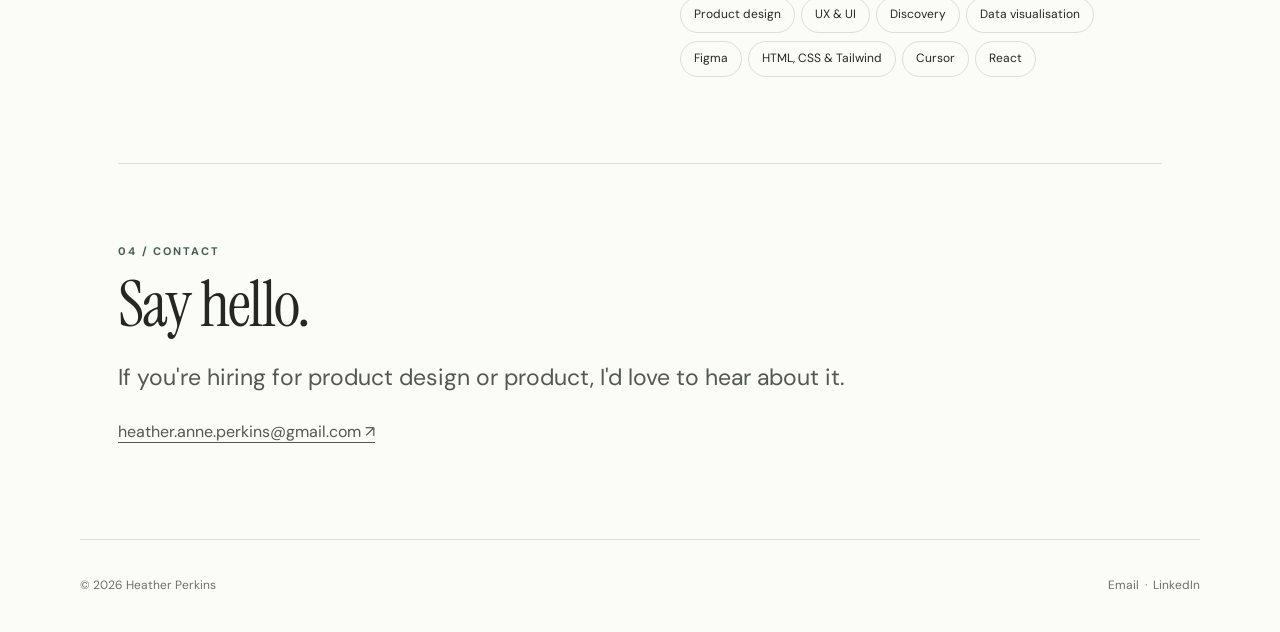
==== commit ad8ee92d: "Add a line on gathering requirements to About Co-Authored-By: Claude Opus 5.5 <noreply@anthropic.com" ====
--- a/index.html
+++ b/index.html
@@ -1 +1 @@
-<!doctype html><html lang="en"><head><meta charset="utf-8"><meta name="viewport" content="width=device-width, initial-scale=1"><meta name="description" content="Heather Perkins: product designer and former Head of Product at Vantage Space, who started out as a developer. Case studies from Vantage Space and vuedesk."><title>Heather Perkins | Product designer</title><link rel="stylesheet" href="style.css?v=3"></head><body><header class="wrap"><nav class="nav"><a class="brand" href="index.html">Heather Perkins<span style="color:#7b998b">.</span></a><div class="navlinks"><a href="index.html#work">Work</a><a href="index.html#about">About</a><a href="https://www.linkedin.com/in/heatheranneperkins/" target="_blank" rel="noopener">LinkedIn</a><a href="mailto:heather.anne.perkins@gmail.com">Contact</a></div></nav></header><main class="wrap"><section class="hero"><div class="eyebrow">Developer by training</div><h1>Product designer and Head of Product<span style="color:#8fa99a">.</span></h1><p class="lead">I'm Heather. I've been building software since 2007: first as a developer, then running client projects at an agency, and from 2018 as Head of Product at Vantage Space. I design products, and I can build the front end myself.</p><p class="small">Based near Wrexham, UK · Open to product design and product roles</p></section><section class="section" id="work"><div class="section-heading"><div><div class="eyebrow">01 / Selected work</div><h2>Projects</h2></div><span class="small">Four case studies</span></div><div class="projects"><a class="project" href="vantage-space.html"><div class="project-image frame"><img src="assets/vs-hero.webp" alt="Vantage Space web dashboard and observer app"></div><h3>Vantage Space <span class="arrow">↗</span></h3><div class="meta">Enterprise SaaS · Data visualisation · Mobile & web</div><p>Sensor-free workplace occupancy studies, used by over 40% of the Fortune 100. How we added richer data collection for CBRE without slowing anyone else down.</p></a><a class="project" href="vuedesk.html"><div class="project-image frame"><img src="assets/vd-hero.webp" alt="vuedesk booking and reporting screens"></div><h3>vuedesk <span class="arrow">↗</span></h3><div class="meta">New SaaS product · Interaction design · Mobile-first</div><p>Desk booking for $1 a space, every feature included. From competitor research to a live first version in about two weeks.</p></a><a class="project" href="nxt.html"><div class="project-image frame"><img src="assets/nxt-hero.webp" alt="nxt app screens"></div><h3>nxt <span class="arrow">↗</span></h3><div class="meta">AI to-do app · Voice-first · iOS & Android</div><p>A to-do list you talk to. Designing conversational onboarding, voice task capture and one suggested next task instead of fifty.</p></a><a class="project" href="magic-bookshelf.html"><div class="project-image frame"><img src="assets/mb-hero.webp" alt="Magic Bookshelf app screens"></div><h3>Magic Bookshelf <span class="arrow">↗</span></h3><div class="meta">AI for children · Character design · iOS</div><p>Bedtime stories where children star in the words and pictures. An AI app for young children where everything is a tap, never an open chat.</p></a></div></section><section class="section" id="other"><div class="eyebrow">02 / Other things I've made</div><div class="cols"><div><h2>Smaller products.</h2><p>From 2020 we also ran as a small product studio, trying to get from idea to something people could use as quickly as possible. nxt and Magic Bookshelf came out of that too.</p></div><div><p><strong>Hearo.</strong> A survey tool where people answer in their own language and you read the answers in yours, with AI handling the translation both ways.</p><p><strong>BadgeIQ.</strong> A free tool that turns badge-swipe data into anonymous trends, so workplace teams can spot patterns without tracking individuals.</p></div></div></section><section class="section" id="about"><div class="eyebrow">03 / About</div><div class="cols"><div><h2>Developer, then consultant, then product.</h2></div><div><p>I joined a small software company straight from university as its first employee, writing PHP. As it grew into an agency I moved into Rails and front-end work, then into running projects with clients such as CBRE, the Independent Schools Inspectorate and Morgan Lovell: working out what they actually needed and turning it into specs and designs our developers could build.</p><p>A lot of that work was in commercial real estate, and we kept seeing the same gap in how occupancy data was collected. So we built our own tool. That became Vantage Space, and I was its Head of Product from 2018.</p><p>I'm still an active front-end developer and happy to get into the code when it's needed. My prototypes have been standalone interactive JavaScript apps, Rails projects built with Cursor, branches of existing codebases, and Figma prototypes, depending on the question I was trying to answer.</p><p>These days the fastest way I've found to work is designing directly in code with AI. I use Figma for flows and visual direction, then build the real thing so I can see how it actually behaves.</p><div><span class="pill">Product design</span><span class="pill">UX & UI</span><span class="pill">Discovery</span><span class="pill">Data visualisation</span><span class="pill">Figma</span><span class="pill">HTML, CSS & Tailwind</span><span class="pill">Cursor</span><span class="pill">React</span></div></div></div></section><section class="section"><div class="eyebrow">04 / Contact</div><h2>Say hello.</h2><p class="lead">If you're hiring for product design or product, I'd love to hear about it.</p><p><a href="mailto:heather.anne.perkins@gmail.com" style="border-bottom:1px solid currentColor">heather.anne.perkins@gmail.com ↗</a></p></section></main><footer class="wrap footer"><span>© 2026 Heather Perkins</span><span><a href="mailto:heather.anne.perkins@gmail.com">Email</a> &nbsp;·&nbsp; <a href="https://www.linkedin.com/in/heatheranneperkins/" target="_blank" rel="noopener">LinkedIn</a></span></footer></body></html>
+<!doctype html><html lang="en"><head><meta charset="utf-8"><meta name="viewport" content="width=device-width, initial-scale=1"><meta name="description" content="Heather Perkins: product designer and former Head of Product at Vantage Space, who started out as a developer. Case studies from Vantage Space and vuedesk."><title>Heather Perkins | Product designer</title><link rel="stylesheet" href="style.css?v=3"></head><body><header class="wrap"><nav class="nav"><a class="brand" href="index.html">Heather Perkins<span style="color:#7b998b">.</span></a><div class="navlinks"><a href="index.html#work">Work</a><a href="index.html#about">About</a><a href="https://www.linkedin.com/in/heatheranneperkins/" target="_blank" rel="noopener">LinkedIn</a><a href="mailto:heather.anne.perkins@gmail.com">Contact</a></div></nav></header><main class="wrap"><section class="hero"><div class="eyebrow">Developer by training</div><h1>Product designer and Head of Product<span style="color:#8fa99a">.</span></h1><p class="lead">I'm Heather. I've been building software since 2007: first as a developer, then running client projects at an agency, and from 2018 as Head of Product at Vantage Space. I design products, and I can build the front end myself.</p><p class="small">Based near Wrexham, UK · Open to product design and product roles</p></section><section class="section" id="work"><div class="section-heading"><div><div class="eyebrow">01 / Selected work</div><h2>Projects</h2></div><span class="small">Four case studies</span></div><div class="projects"><a class="project" href="vantage-space.html"><div class="project-image frame"><img src="assets/vs-hero.webp" alt="Vantage Space web dashboard and observer app"></div><h3>Vantage Space <span class="arrow">↗</span></h3><div class="meta">Enterprise SaaS · Data visualisation · Mobile & web</div><p>Sensor-free workplace occupancy studies, used by over 40% of the Fortune 100. How we added richer data collection for CBRE without slowing anyone else down.</p></a><a class="project" href="vuedesk.html"><div class="project-image frame"><img src="assets/vd-hero.webp" alt="vuedesk booking and reporting screens"></div><h3>vuedesk <span class="arrow">↗</span></h3><div class="meta">New SaaS product · Interaction design · Mobile-first</div><p>Desk booking for $1 a space, every feature included. From competitor research to a live first version in about two weeks.</p></a><a class="project" href="nxt.html"><div class="project-image frame"><img src="assets/nxt-hero.webp" alt="nxt app screens"></div><h3>nxt <span class="arrow">↗</span></h3><div class="meta">AI to-do app · Voice-first · iOS & Android</div><p>A to-do list you talk to. Designing conversational onboarding, voice task capture and one suggested next task instead of fifty.</p></a><a class="project" href="magic-bookshelf.html"><div class="project-image frame"><img src="assets/mb-hero.webp" alt="Magic Bookshelf app screens"></div><h3>Magic Bookshelf <span class="arrow">↗</span></h3><div class="meta">AI for children · Character design · iOS</div><p>Bedtime stories where children star in the words and pictures. An AI app for young children where everything is a tap, never an open chat.</p></a></div></section><section class="section" id="other"><div class="eyebrow">02 / Other things I've made</div><div class="cols"><div><h2>Smaller products.</h2><p>From 2020 we also ran as a small product studio, trying to get from idea to something people could use as quickly as possible. nxt and Magic Bookshelf came out of that too.</p></div><div><p><strong>Hearo.</strong> A survey tool where people answer in their own language and you read the answers in yours, with AI handling the translation both ways.</p><p><strong>BadgeIQ.</strong> A free tool that turns badge-swipe data into anonymous trends, so workplace teams can spot patterns without tracking individuals.</p></div></div></section><section class="section" id="about"><div class="eyebrow">03 / About</div><div class="cols"><div><h2>Developer, then consultant, then product.</h2></div><div><p>I joined a small software company straight from university as its first employee, writing PHP. As it grew into an agency I moved into Rails and front-end work, then into running projects with clients such as CBRE, the Independent Schools Inspectorate and Morgan Lovell: working out what they actually needed and turning it into specs and designs our developers could build.</p><p>A lot of that work was in commercial real estate, and we kept seeing the same gap in how occupancy data was collected. So we built our own tool. That became Vantage Space, and I was its Head of Product from 2018.</p><p>I'm used to gathering information and requirements from stakeholders through workshops, design sprints and one-to-one interviews.</p><p>I'm still an active front-end developer and happy to get into the code when it's needed. My prototypes have been standalone interactive JavaScript apps, Rails projects built with Cursor, branches of existing codebases, and Figma prototypes, depending on the question I was trying to answer.</p><p>These days the fastest way I've found to work is designing directly in code with AI. I use Figma for flows and visual direction, then build the real thing so I can see how it actually behaves.</p><div><span class="pill">Product design</span><span class="pill">UX & UI</span><span class="pill">Discovery</span><span class="pill">Data visualisation</span><span class="pill">Figma</span><span class="pill">HTML, CSS & Tailwind</span><span class="pill">Cursor</span><span class="pill">React</span></div></div></div></section><section class="section"><div class="eyebrow">04 / Contact</div><h2>Say hello.</h2><p class="lead">If you're hiring for product design or product, I'd love to hear about it.</p><p><a href="mailto:heather.anne.perkins@gmail.com" style="border-bottom:1px solid currentColor">heather.anne.perkins@gmail.com ↗</a></p></section></main><footer class="wrap footer"><span>© 2026 Heather Perkins</span><span><a href="mailto:heather.anne.perkins@gmail.com">Email</a> &nbsp;·&nbsp; <a href="https://www.linkedin.com/in/heatheranneperkins/" target="_blank" rel="noopener">LinkedIn</a></span></footer></body></html>
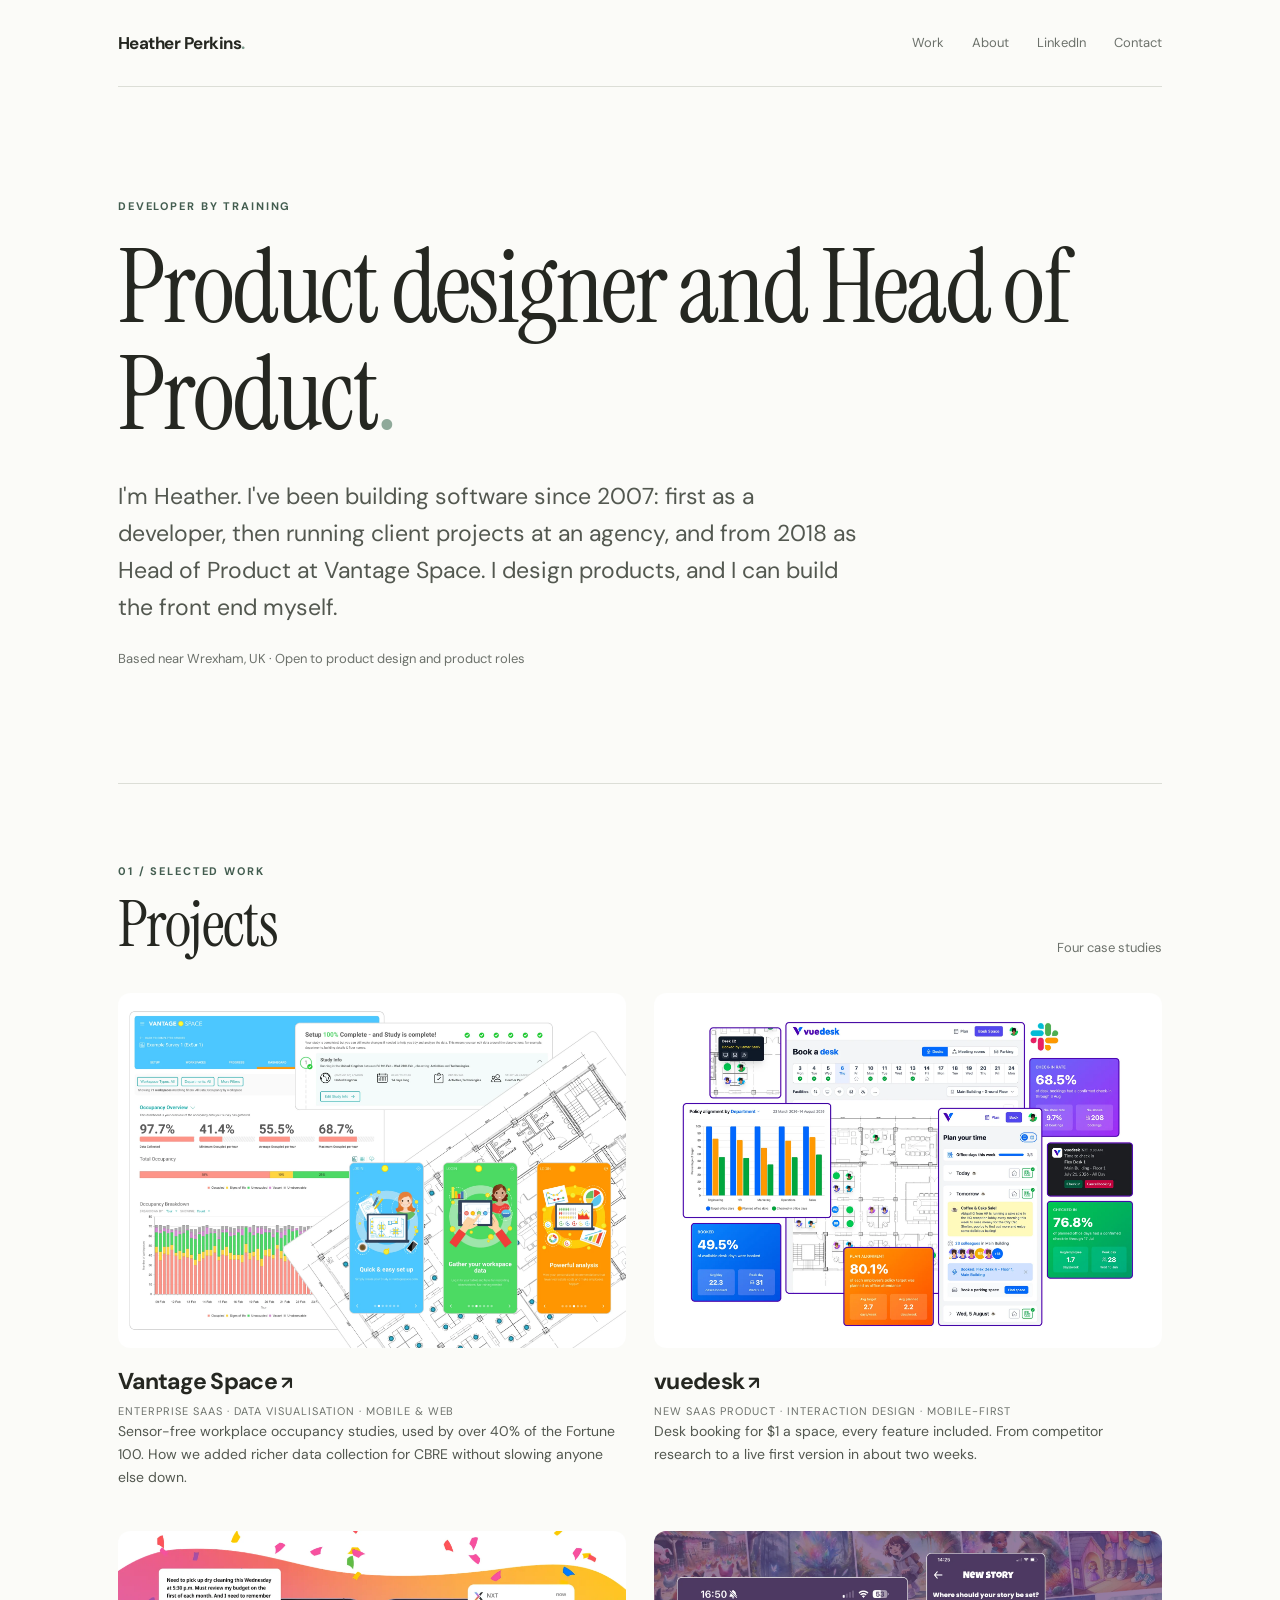
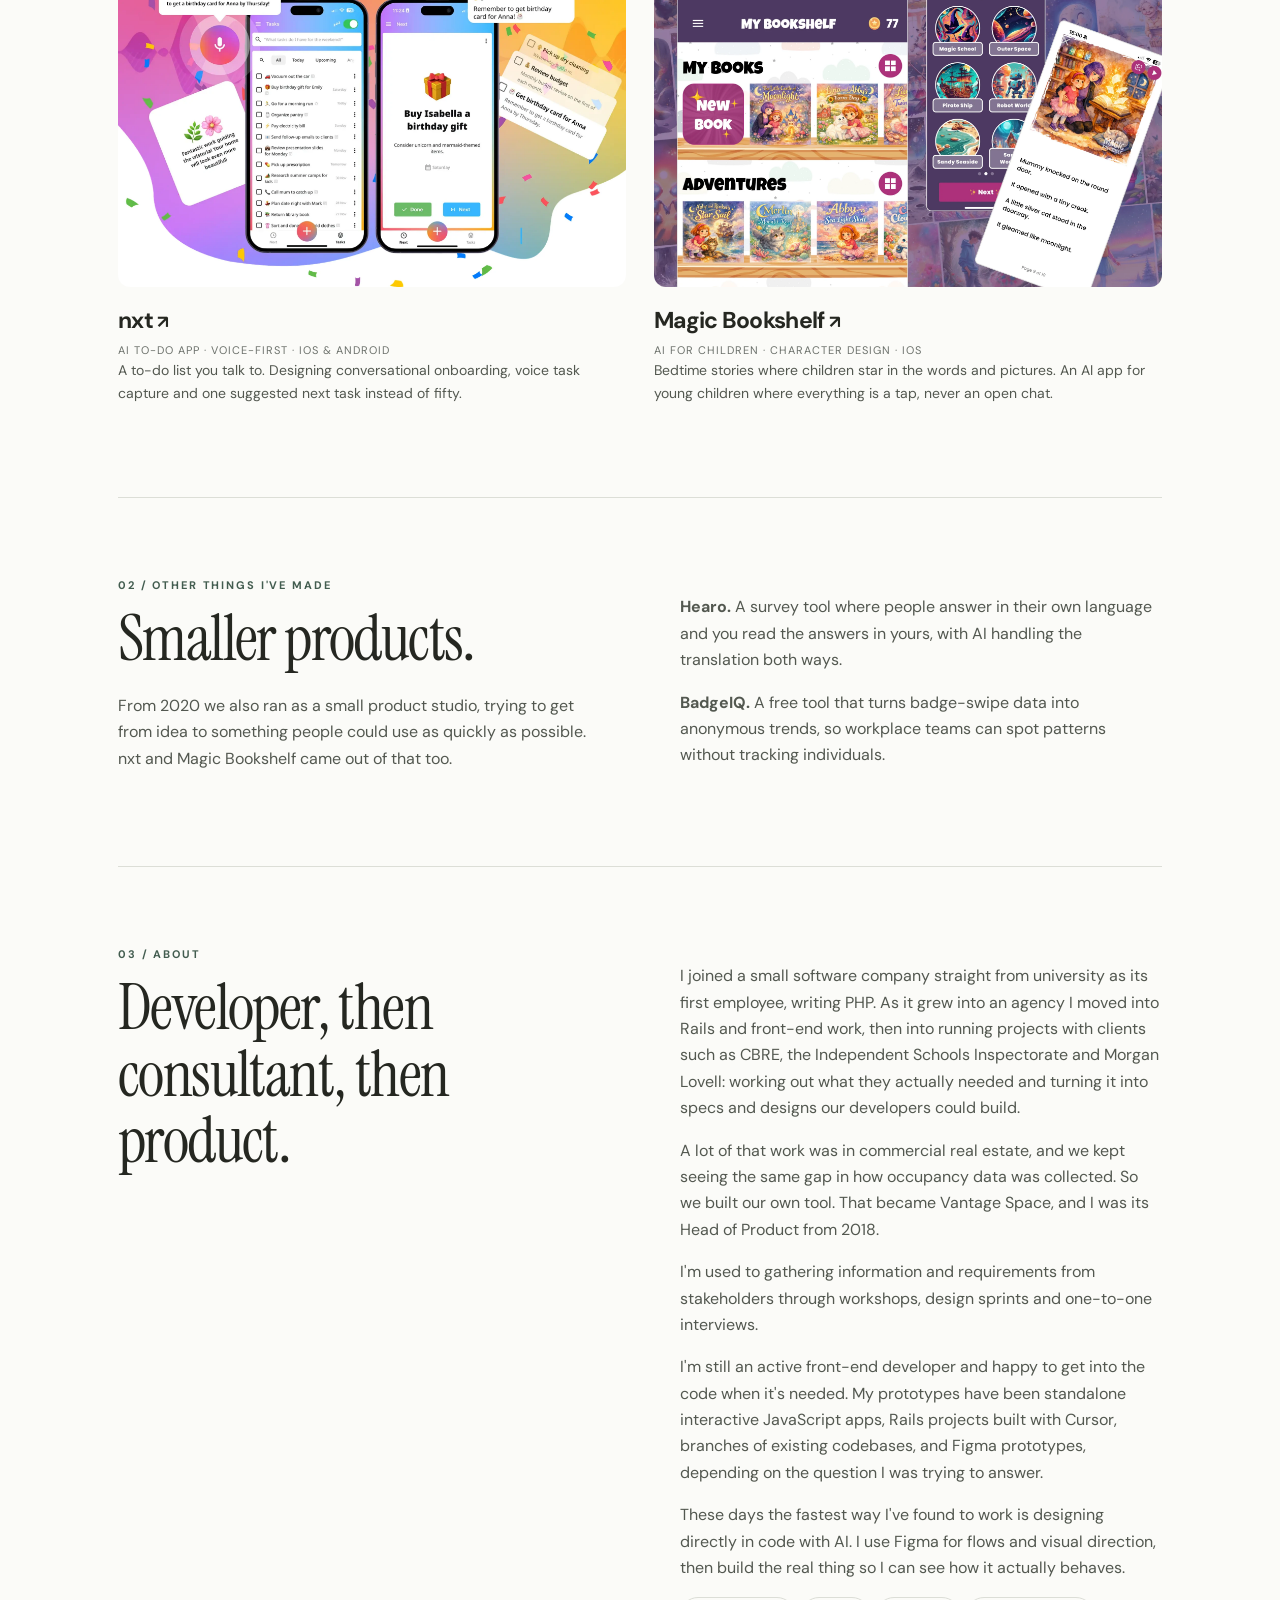
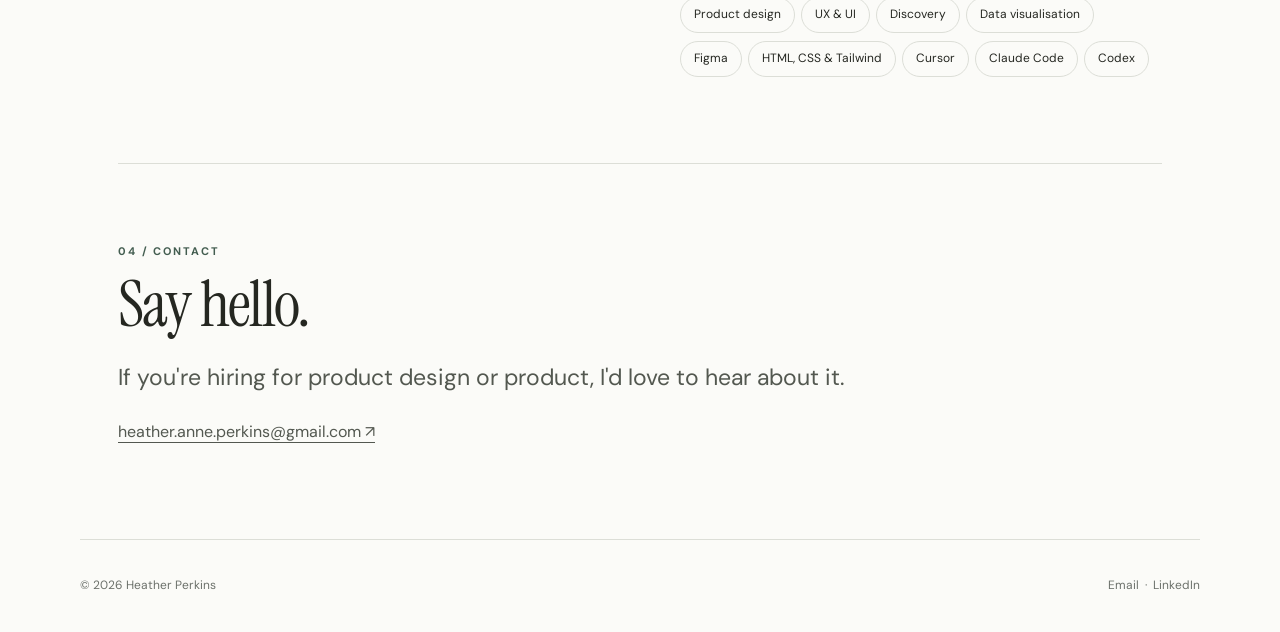
==== commit eef13548: "Swap React badge for Claude Code and Codex Co-Authored-By: Claude Opus 5.5 <noreply@anthropic.com> C" ====
--- a/index.html
+++ b/index.html
@@ -1 +1 @@
-<!doctype html><html lang="en"><head><meta charset="utf-8"><meta name="viewport" content="width=device-width, initial-scale=1"><meta name="description" content="Heather Perkins: product designer and former Head of Product at Vantage Space, who started out as a developer. Case studies from Vantage Space and vuedesk."><title>Heather Perkins | Product designer</title><link rel="stylesheet" href="style.css?v=3"></head><body><header class="wrap"><nav class="nav"><a class="brand" href="index.html">Heather Perkins<span style="color:#7b998b">.</span></a><div class="navlinks"><a href="index.html#work">Work</a><a href="index.html#about">About</a><a href="https://www.linkedin.com/in/heatheranneperkins/" target="_blank" rel="noopener">LinkedIn</a><a href="mailto:heather.anne.perkins@gmail.com">Contact</a></div></nav></header><main class="wrap"><section class="hero"><div class="eyebrow">Developer by training</div><h1>Product designer and Head of Product<span style="color:#8fa99a">.</span></h1><p class="lead">I'm Heather. I've been building software since 2007: first as a developer, then running client projects at an agency, and from 2018 as Head of Product at Vantage Space. I design products, and I can build the front end myself.</p><p class="small">Based near Wrexham, UK · Open to product design and product roles</p></section><section class="section" id="work"><div class="section-heading"><div><div class="eyebrow">01 / Selected work</div><h2>Projects</h2></div><span class="small">Four case studies</span></div><div class="projects"><a class="project" href="vantage-space.html"><div class="project-image frame"><img src="assets/vs-hero.webp" alt="Vantage Space web dashboard and observer app"></div><h3>Vantage Space <span class="arrow">↗</span></h3><div class="meta">Enterprise SaaS · Data visualisation · Mobile & web</div><p>Sensor-free workplace occupancy studies, used by over 40% of the Fortune 100. How we added richer data collection for CBRE without slowing anyone else down.</p></a><a class="project" href="vuedesk.html"><div class="project-image frame"><img src="assets/vd-hero.webp" alt="vuedesk booking and reporting screens"></div><h3>vuedesk <span class="arrow">↗</span></h3><div class="meta">New SaaS product · Interaction design · Mobile-first</div><p>Desk booking for $1 a space, every feature included. From competitor research to a live first version in about two weeks.</p></a><a class="project" href="nxt.html"><div class="project-image frame"><img src="assets/nxt-hero.webp" alt="nxt app screens"></div><h3>nxt <span class="arrow">↗</span></h3><div class="meta">AI to-do app · Voice-first · iOS & Android</div><p>A to-do list you talk to. Designing conversational onboarding, voice task capture and one suggested next task instead of fifty.</p></a><a class="project" href="magic-bookshelf.html"><div class="project-image frame"><img src="assets/mb-hero.webp" alt="Magic Bookshelf app screens"></div><h3>Magic Bookshelf <span class="arrow">↗</span></h3><div class="meta">AI for children · Character design · iOS</div><p>Bedtime stories where children star in the words and pictures. An AI app for young children where everything is a tap, never an open chat.</p></a></div></section><section class="section" id="other"><div class="eyebrow">02 / Other things I've made</div><div class="cols"><div><h2>Smaller products.</h2><p>From 2020 we also ran as a small product studio, trying to get from idea to something people could use as quickly as possible. nxt and Magic Bookshelf came out of that too.</p></div><div><p><strong>Hearo.</strong> A survey tool where people answer in their own language and you read the answers in yours, with AI handling the translation both ways.</p><p><strong>BadgeIQ.</strong> A free tool that turns badge-swipe data into anonymous trends, so workplace teams can spot patterns without tracking individuals.</p></div></div></section><section class="section" id="about"><div class="eyebrow">03 / About</div><div class="cols"><div><h2>Developer, then consultant, then product.</h2></div><div><p>I joined a small software company straight from university as its first employee, writing PHP. As it grew into an agency I moved into Rails and front-end work, then into running projects with clients such as CBRE, the Independent Schools Inspectorate and Morgan Lovell: working out what they actually needed and turning it into specs and designs our developers could build.</p><p>A lot of that work was in commercial real estate, and we kept seeing the same gap in how occupancy data was collected. So we built our own tool. That became Vantage Space, and I was its Head of Product from 2018.</p><p>I'm used to gathering information and requirements from stakeholders through workshops, design sprints and one-to-one interviews.</p><p>I'm still an active front-end developer and happy to get into the code when it's needed. My prototypes have been standalone interactive JavaScript apps, Rails projects built with Cursor, branches of existing codebases, and Figma prototypes, depending on the question I was trying to answer.</p><p>These days the fastest way I've found to work is designing directly in code with AI. I use Figma for flows and visual direction, then build the real thing so I can see how it actually behaves.</p><div><span class="pill">Product design</span><span class="pill">UX & UI</span><span class="pill">Discovery</span><span class="pill">Data visualisation</span><span class="pill">Figma</span><span class="pill">HTML, CSS & Tailwind</span><span class="pill">Cursor</span><span class="pill">React</span></div></div></div></section><section class="section"><div class="eyebrow">04 / Contact</div><h2>Say hello.</h2><p class="lead">If you're hiring for product design or product, I'd love to hear about it.</p><p><a href="mailto:heather.anne.perkins@gmail.com" style="border-bottom:1px solid currentColor">heather.anne.perkins@gmail.com ↗</a></p></section></main><footer class="wrap footer"><span>© 2026 Heather Perkins</span><span><a href="mailto:heather.anne.perkins@gmail.com">Email</a> &nbsp;·&nbsp; <a href="https://www.linkedin.com/in/heatheranneperkins/" target="_blank" rel="noopener">LinkedIn</a></span></footer></body></html>
+<!doctype html><html lang="en"><head><meta charset="utf-8"><meta name="viewport" content="width=device-width, initial-scale=1"><meta name="description" content="Heather Perkins: product designer and former Head of Product at Vantage Space, who started out as a developer. Case studies from Vantage Space and vuedesk."><title>Heather Perkins | Product designer</title><link rel="stylesheet" href="style.css?v=3"></head><body><header class="wrap"><nav class="nav"><a class="brand" href="index.html">Heather Perkins<span style="color:#7b998b">.</span></a><div class="navlinks"><a href="index.html#work">Work</a><a href="index.html#about">About</a><a href="https://www.linkedin.com/in/heatheranneperkins/" target="_blank" rel="noopener">LinkedIn</a><a href="mailto:heather.anne.perkins@gmail.com">Contact</a></div></nav></header><main class="wrap"><section class="hero"><div class="eyebrow">Developer by training</div><h1>Product designer and Head of Product<span style="color:#8fa99a">.</span></h1><p class="lead">I'm Heather. I've been building software since 2007: first as a developer, then running client projects at an agency, and from 2018 as Head of Product at Vantage Space. I design products, and I can build the front end myself.</p><p class="small">Based near Wrexham, UK · Open to product design and product roles</p></section><section class="section" id="work"><div class="section-heading"><div><div class="eyebrow">01 / Selected work</div><h2>Projects</h2></div><span class="small">Four case studies</span></div><div class="projects"><a class="project" href="vantage-space.html"><div class="project-image frame"><img src="assets/vs-hero.webp" alt="Vantage Space web dashboard and observer app"></div><h3>Vantage Space <span class="arrow">↗</span></h3><div class="meta">Enterprise SaaS · Data visualisation · Mobile & web</div><p>Sensor-free workplace occupancy studies, used by over 40% of the Fortune 100. How we added richer data collection for CBRE without slowing anyone else down.</p></a><a class="project" href="vuedesk.html"><div class="project-image frame"><img src="assets/vd-hero.webp" alt="vuedesk booking and reporting screens"></div><h3>vuedesk <span class="arrow">↗</span></h3><div class="meta">New SaaS product · Interaction design · Mobile-first</div><p>Desk booking for $1 a space, every feature included. From competitor research to a live first version in about two weeks.</p></a><a class="project" href="nxt.html"><div class="project-image frame"><img src="assets/nxt-hero.webp" alt="nxt app screens"></div><h3>nxt <span class="arrow">↗</span></h3><div class="meta">AI to-do app · Voice-first · iOS & Android</div><p>A to-do list you talk to. Designing conversational onboarding, voice task capture and one suggested next task instead of fifty.</p></a><a class="project" href="magic-bookshelf.html"><div class="project-image frame"><img src="assets/mb-hero.webp" alt="Magic Bookshelf app screens"></div><h3>Magic Bookshelf <span class="arrow">↗</span></h3><div class="meta">AI for children · Character design · iOS</div><p>Bedtime stories where children star in the words and pictures. An AI app for young children where everything is a tap, never an open chat.</p></a></div></section><section class="section" id="other"><div class="eyebrow">02 / Other things I've made</div><div class="cols"><div><h2>Smaller products.</h2><p>From 2020 we also ran as a small product studio, trying to get from idea to something people could use as quickly as possible. nxt and Magic Bookshelf came out of that too.</p></div><div><p><strong>Hearo.</strong> A survey tool where people answer in their own language and you read the answers in yours, with AI handling the translation both ways.</p><p><strong>BadgeIQ.</strong> A free tool that turns badge-swipe data into anonymous trends, so workplace teams can spot patterns without tracking individuals.</p></div></div></section><section class="section" id="about"><div class="eyebrow">03 / About</div><div class="cols"><div><h2>Developer, then consultant, then product.</h2></div><div><p>I joined a small software company straight from university as its first employee, writing PHP. As it grew into an agency I moved into Rails and front-end work, then into running projects with clients such as CBRE, the Independent Schools Inspectorate and Morgan Lovell: working out what they actually needed and turning it into specs and designs our developers could build.</p><p>A lot of that work was in commercial real estate, and we kept seeing the same gap in how occupancy data was collected. So we built our own tool. That became Vantage Space, and I was its Head of Product from 2018.</p><p>I'm used to gathering information and requirements from stakeholders through workshops, design sprints and one-to-one interviews.</p><p>I'm still an active front-end developer and happy to get into the code when it's needed. My prototypes have been standalone interactive JavaScript apps, Rails projects built with Cursor, branches of existing codebases, and Figma prototypes, depending on the question I was trying to answer.</p><p>These days the fastest way I've found to work is designing directly in code with AI. I use Figma for flows and visual direction, then build the real thing so I can see how it actually behaves.</p><div><span class="pill">Product design</span><span class="pill">UX & UI</span><span class="pill">Discovery</span><span class="pill">Data visualisation</span><span class="pill">Figma</span><span class="pill">HTML, CSS & Tailwind</span><span class="pill">Cursor</span><span class="pill">Claude Code</span><span class="pill">Codex</span></div></div></div></section><section class="section"><div class="eyebrow">04 / Contact</div><h2>Say hello.</h2><p class="lead">If you're hiring for product design or product, I'd love to hear about it.</p><p><a href="mailto:heather.anne.perkins@gmail.com" style="border-bottom:1px solid currentColor">heather.anne.perkins@gmail.com ↗</a></p></section></main><footer class="wrap footer"><span>© 2026 Heather Perkins</span><span><a href="mailto:heather.anne.perkins@gmail.com">Email</a> &nbsp;·&nbsp; <a href="https://www.linkedin.com/in/heatheranneperkins/" target="_blank" rel="noopener">LinkedIn</a></span></footer></body></html>
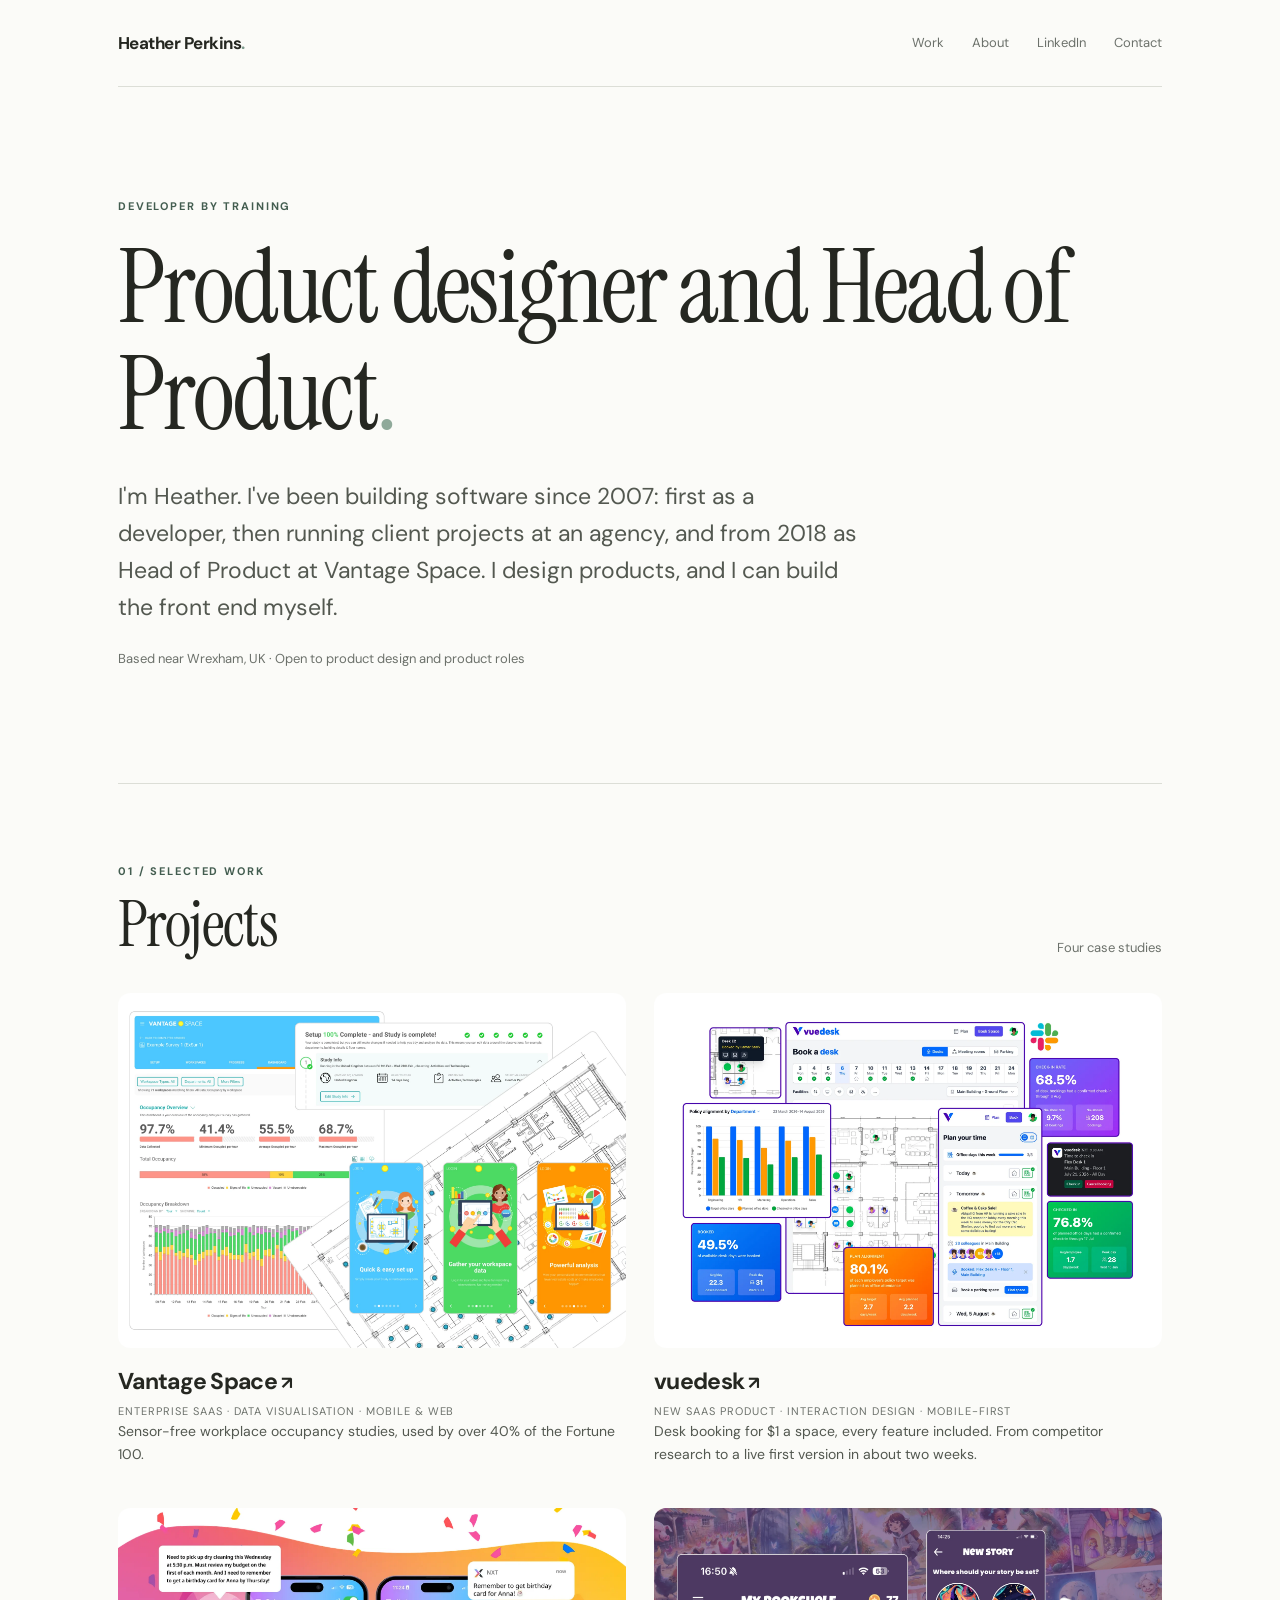
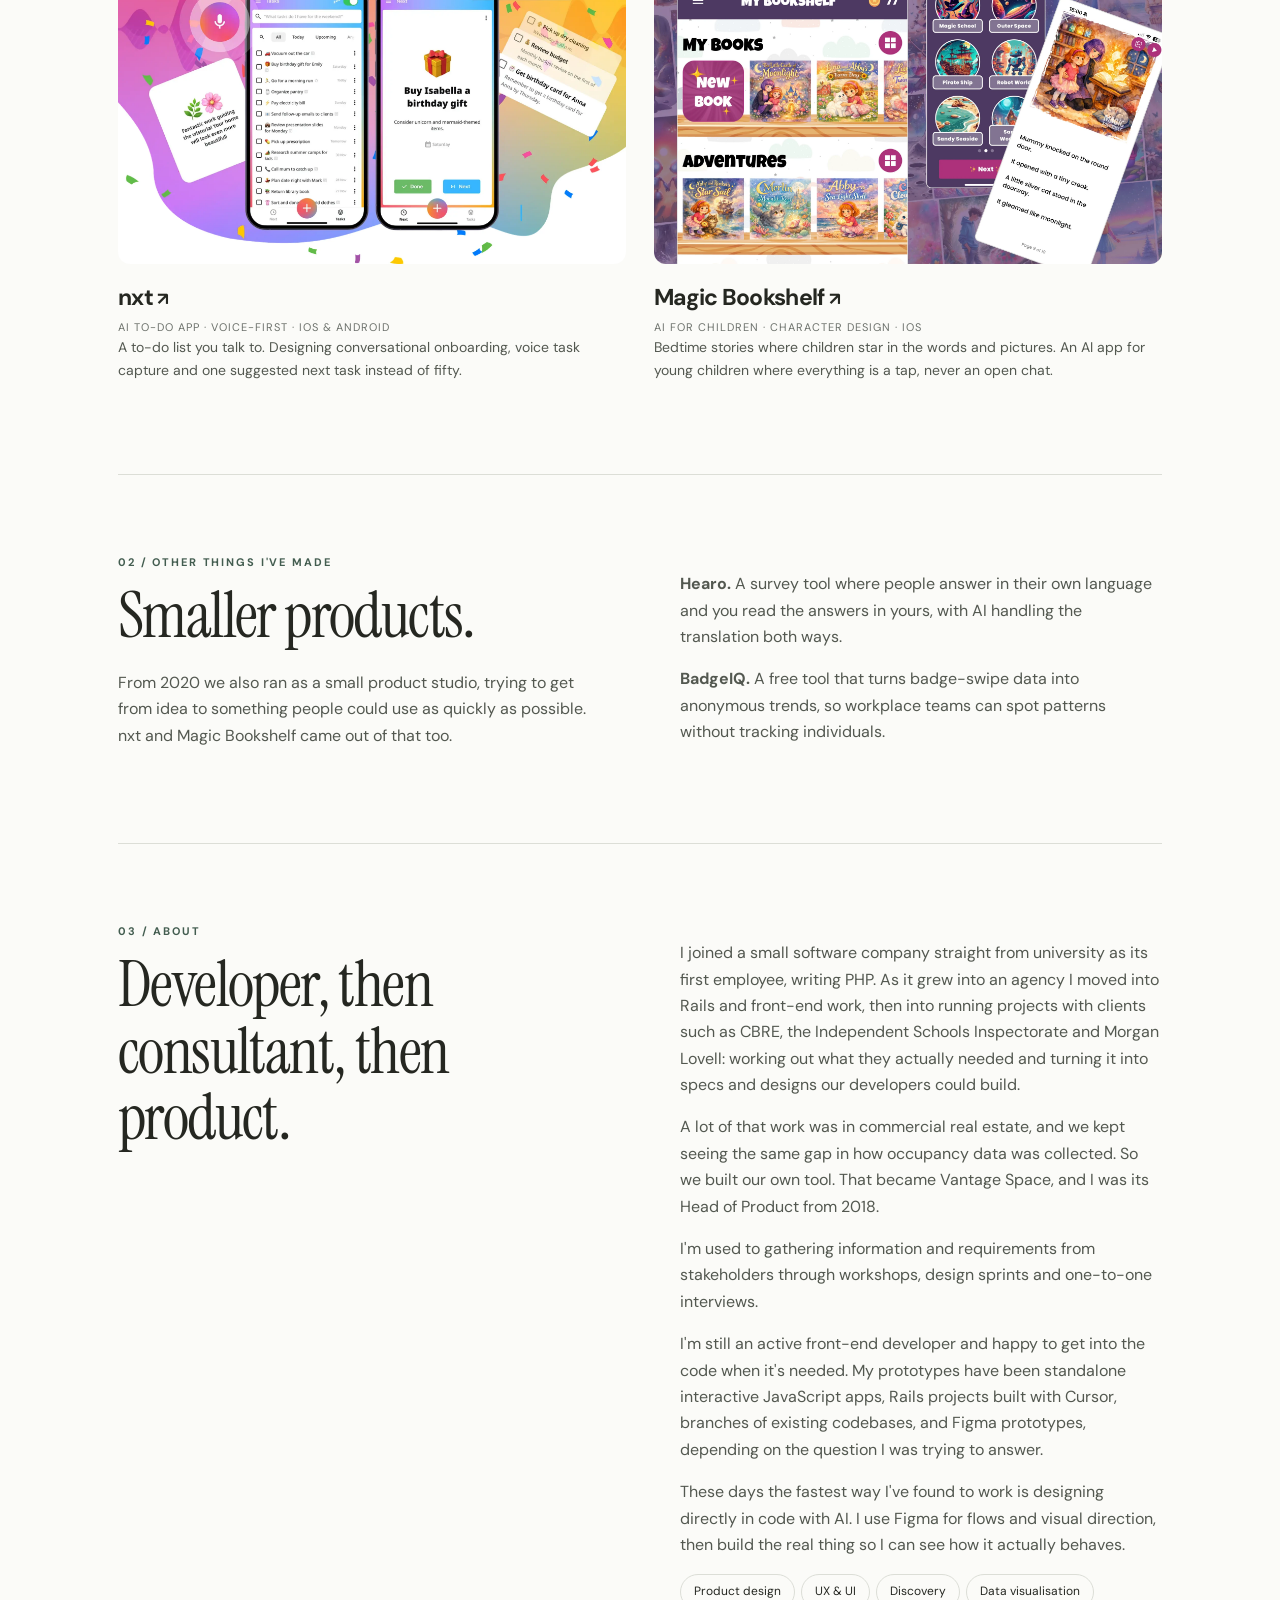
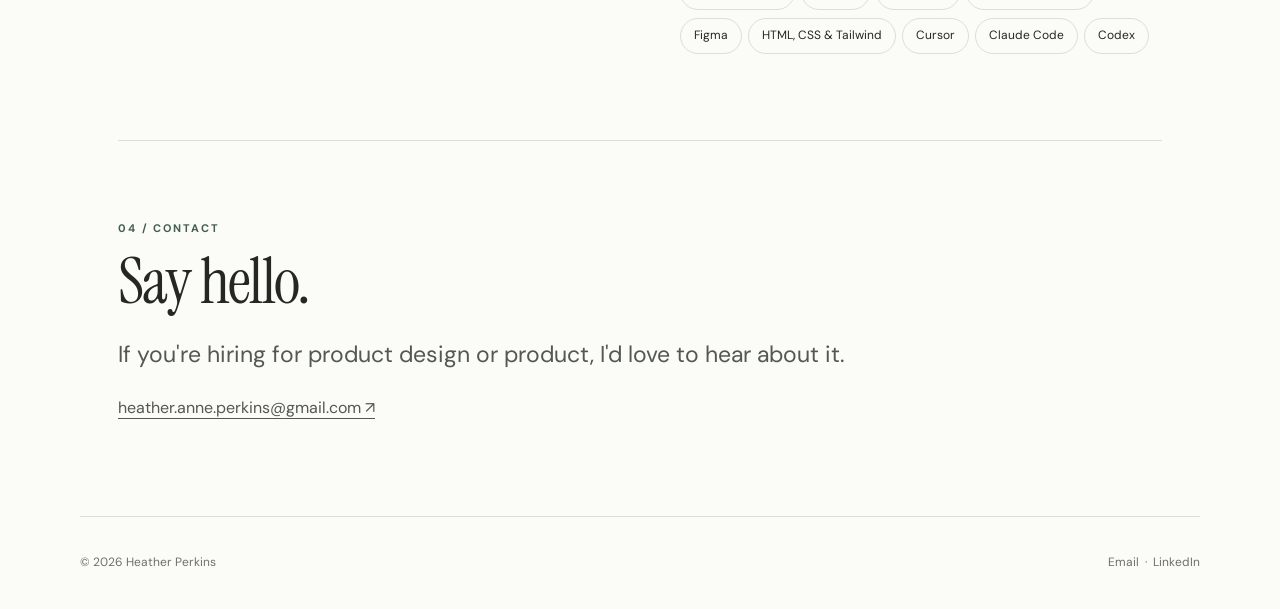
==== commit 4a9b512b: "Shorten Vantage card text Co-Authored-By: Claude Opus 5.5 <noreply@anthropic.com> Claude-Session: ht" ====
--- a/index.html
+++ b/index.html
@@ -1 +1 @@
-<!doctype html><html lang="en"><head><meta charset="utf-8"><meta name="viewport" content="width=device-width, initial-scale=1"><meta name="description" content="Heather Perkins: product designer and former Head of Product at Vantage Space, who started out as a developer. Case studies from Vantage Space and vuedesk."><title>Heather Perkins | Product designer</title><link rel="stylesheet" href="style.css?v=3"></head><body><header class="wrap"><nav class="nav"><a class="brand" href="index.html">Heather Perkins<span style="color:#7b998b">.</span></a><div class="navlinks"><a href="index.html#work">Work</a><a href="index.html#about">About</a><a href="https://www.linkedin.com/in/heatheranneperkins/" target="_blank" rel="noopener">LinkedIn</a><a href="mailto:heather.anne.perkins@gmail.com">Contact</a></div></nav></header><main class="wrap"><section class="hero"><div class="eyebrow">Developer by training</div><h1>Product designer and Head of Product<span style="color:#8fa99a">.</span></h1><p class="lead">I'm Heather. I've been building software since 2007: first as a developer, then running client projects at an agency, and from 2018 as Head of Product at Vantage Space. I design products, and I can build the front end myself.</p><p class="small">Based near Wrexham, UK · Open to product design and product roles</p></section><section class="section" id="work"><div class="section-heading"><div><div class="eyebrow">01 / Selected work</div><h2>Projects</h2></div><span class="small">Four case studies</span></div><div class="projects"><a class="project" href="vantage-space.html"><div class="project-image frame"><img src="assets/vs-hero.webp" alt="Vantage Space web dashboard and observer app"></div><h3>Vantage Space <span class="arrow">↗</span></h3><div class="meta">Enterprise SaaS · Data visualisation · Mobile & web</div><p>Sensor-free workplace occupancy studies, used by over 40% of the Fortune 100. How we added richer data collection for CBRE without slowing anyone else down.</p></a><a class="project" href="vuedesk.html"><div class="project-image frame"><img src="assets/vd-hero.webp" alt="vuedesk booking and reporting screens"></div><h3>vuedesk <span class="arrow">↗</span></h3><div class="meta">New SaaS product · Interaction design · Mobile-first</div><p>Desk booking for $1 a space, every feature included. From competitor research to a live first version in about two weeks.</p></a><a class="project" href="nxt.html"><div class="project-image frame"><img src="assets/nxt-hero.webp" alt="nxt app screens"></div><h3>nxt <span class="arrow">↗</span></h3><div class="meta">AI to-do app · Voice-first · iOS & Android</div><p>A to-do list you talk to. Designing conversational onboarding, voice task capture and one suggested next task instead of fifty.</p></a><a class="project" href="magic-bookshelf.html"><div class="project-image frame"><img src="assets/mb-hero.webp" alt="Magic Bookshelf app screens"></div><h3>Magic Bookshelf <span class="arrow">↗</span></h3><div class="meta">AI for children · Character design · iOS</div><p>Bedtime stories where children star in the words and pictures. An AI app for young children where everything is a tap, never an open chat.</p></a></div></section><section class="section" id="other"><div class="eyebrow">02 / Other things I've made</div><div class="cols"><div><h2>Smaller products.</h2><p>From 2020 we also ran as a small product studio, trying to get from idea to something people could use as quickly as possible. nxt and Magic Bookshelf came out of that too.</p></div><div><p><strong>Hearo.</strong> A survey tool where people answer in their own language and you read the answers in yours, with AI handling the translation both ways.</p><p><strong>BadgeIQ.</strong> A free tool that turns badge-swipe data into anonymous trends, so workplace teams can spot patterns without tracking individuals.</p></div></div></section><section class="section" id="about"><div class="eyebrow">03 / About</div><div class="cols"><div><h2>Developer, then consultant, then product.</h2></div><div><p>I joined a small software company straight from university as its first employee, writing PHP. As it grew into an agency I moved into Rails and front-end work, then into running projects with clients such as CBRE, the Independent Schools Inspectorate and Morgan Lovell: working out what they actually needed and turning it into specs and designs our developers could build.</p><p>A lot of that work was in commercial real estate, and we kept seeing the same gap in how occupancy data was collected. So we built our own tool. That became Vantage Space, and I was its Head of Product from 2018.</p><p>I'm used to gathering information and requirements from stakeholders through workshops, design sprints and one-to-one interviews.</p><p>I'm still an active front-end developer and happy to get into the code when it's needed. My prototypes have been standalone interactive JavaScript apps, Rails projects built with Cursor, branches of existing codebases, and Figma prototypes, depending on the question I was trying to answer.</p><p>These days the fastest way I've found to work is designing directly in code with AI. I use Figma for flows and visual direction, then build the real thing so I can see how it actually behaves.</p><div><span class="pill">Product design</span><span class="pill">UX & UI</span><span class="pill">Discovery</span><span class="pill">Data visualisation</span><span class="pill">Figma</span><span class="pill">HTML, CSS & Tailwind</span><span class="pill">Cursor</span><span class="pill">Claude Code</span><span class="pill">Codex</span></div></div></div></section><section class="section"><div class="eyebrow">04 / Contact</div><h2>Say hello.</h2><p class="lead">If you're hiring for product design or product, I'd love to hear about it.</p><p><a href="mailto:heather.anne.perkins@gmail.com" style="border-bottom:1px solid currentColor">heather.anne.perkins@gmail.com ↗</a></p></section></main><footer class="wrap footer"><span>© 2026 Heather Perkins</span><span><a href="mailto:heather.anne.perkins@gmail.com">Email</a> &nbsp;·&nbsp; <a href="https://www.linkedin.com/in/heatheranneperkins/" target="_blank" rel="noopener">LinkedIn</a></span></footer></body></html>
+<!doctype html><html lang="en"><head><meta charset="utf-8"><meta name="viewport" content="width=device-width, initial-scale=1"><meta name="description" content="Heather Perkins: product designer and former Head of Product at Vantage Space, who started out as a developer. Case studies from Vantage Space and vuedesk."><title>Heather Perkins | Product designer</title><link rel="stylesheet" href="style.css?v=3"></head><body><header class="wrap"><nav class="nav"><a class="brand" href="index.html">Heather Perkins<span style="color:#7b998b">.</span></a><div class="navlinks"><a href="index.html#work">Work</a><a href="index.html#about">About</a><a href="https://www.linkedin.com/in/heatheranneperkins/" target="_blank" rel="noopener">LinkedIn</a><a href="mailto:heather.anne.perkins@gmail.com">Contact</a></div></nav></header><main class="wrap"><section class="hero"><div class="eyebrow">Developer by training</div><h1>Product designer and Head of Product<span style="color:#8fa99a">.</span></h1><p class="lead">I'm Heather. I've been building software since 2007: first as a developer, then running client projects at an agency, and from 2018 as Head of Product at Vantage Space. I design products, and I can build the front end myself.</p><p class="small">Based near Wrexham, UK · Open to product design and product roles</p></section><section class="section" id="work"><div class="section-heading"><div><div class="eyebrow">01 / Selected work</div><h2>Projects</h2></div><span class="small">Four case studies</span></div><div class="projects"><a class="project" href="vantage-space.html"><div class="project-image frame"><img src="assets/vs-hero.webp" alt="Vantage Space web dashboard and observer app"></div><h3>Vantage Space <span class="arrow">↗</span></h3><div class="meta">Enterprise SaaS · Data visualisation · Mobile & web</div><p>Sensor-free workplace occupancy studies, used by over 40% of the Fortune 100.</p></a><a class="project" href="vuedesk.html"><div class="project-image frame"><img src="assets/vd-hero.webp" alt="vuedesk booking and reporting screens"></div><h3>vuedesk <span class="arrow">↗</span></h3><div class="meta">New SaaS product · Interaction design · Mobile-first</div><p>Desk booking for $1 a space, every feature included. From competitor research to a live first version in about two weeks.</p></a><a class="project" href="nxt.html"><div class="project-image frame"><img src="assets/nxt-hero.webp" alt="nxt app screens"></div><h3>nxt <span class="arrow">↗</span></h3><div class="meta">AI to-do app · Voice-first · iOS & Android</div><p>A to-do list you talk to. Designing conversational onboarding, voice task capture and one suggested next task instead of fifty.</p></a><a class="project" href="magic-bookshelf.html"><div class="project-image frame"><img src="assets/mb-hero.webp" alt="Magic Bookshelf app screens"></div><h3>Magic Bookshelf <span class="arrow">↗</span></h3><div class="meta">AI for children · Character design · iOS</div><p>Bedtime stories where children star in the words and pictures. An AI app for young children where everything is a tap, never an open chat.</p></a></div></section><section class="section" id="other"><div class="eyebrow">02 / Other things I've made</div><div class="cols"><div><h2>Smaller products.</h2><p>From 2020 we also ran as a small product studio, trying to get from idea to something people could use as quickly as possible. nxt and Magic Bookshelf came out of that too.</p></div><div><p><strong>Hearo.</strong> A survey tool where people answer in their own language and you read the answers in yours, with AI handling the translation both ways.</p><p><strong>BadgeIQ.</strong> A free tool that turns badge-swipe data into anonymous trends, so workplace teams can spot patterns without tracking individuals.</p></div></div></section><section class="section" id="about"><div class="eyebrow">03 / About</div><div class="cols"><div><h2>Developer, then consultant, then product.</h2></div><div><p>I joined a small software company straight from university as its first employee, writing PHP. As it grew into an agency I moved into Rails and front-end work, then into running projects with clients such as CBRE, the Independent Schools Inspectorate and Morgan Lovell: working out what they actually needed and turning it into specs and designs our developers could build.</p><p>A lot of that work was in commercial real estate, and we kept seeing the same gap in how occupancy data was collected. So we built our own tool. That became Vantage Space, and I was its Head of Product from 2018.</p><p>I'm used to gathering information and requirements from stakeholders through workshops, design sprints and one-to-one interviews.</p><p>I'm still an active front-end developer and happy to get into the code when it's needed. My prototypes have been standalone interactive JavaScript apps, Rails projects built with Cursor, branches of existing codebases, and Figma prototypes, depending on the question I was trying to answer.</p><p>These days the fastest way I've found to work is designing directly in code with AI. I use Figma for flows and visual direction, then build the real thing so I can see how it actually behaves.</p><div><span class="pill">Product design</span><span class="pill">UX & UI</span><span class="pill">Discovery</span><span class="pill">Data visualisation</span><span class="pill">Figma</span><span class="pill">HTML, CSS & Tailwind</span><span class="pill">Cursor</span><span class="pill">Claude Code</span><span class="pill">Codex</span></div></div></div></section><section class="section"><div class="eyebrow">04 / Contact</div><h2>Say hello.</h2><p class="lead">If you're hiring for product design or product, I'd love to hear about it.</p><p><a href="mailto:heather.anne.perkins@gmail.com" style="border-bottom:1px solid currentColor">heather.anne.perkins@gmail.com ↗</a></p></section></main><footer class="wrap footer"><span>© 2026 Heather Perkins</span><span><a href="mailto:heather.anne.perkins@gmail.com">Email</a> &nbsp;·&nbsp; <a href="https://www.linkedin.com/in/heatheranneperkins/" target="_blank" rel="noopener">LinkedIn</a></span></footer></body></html>
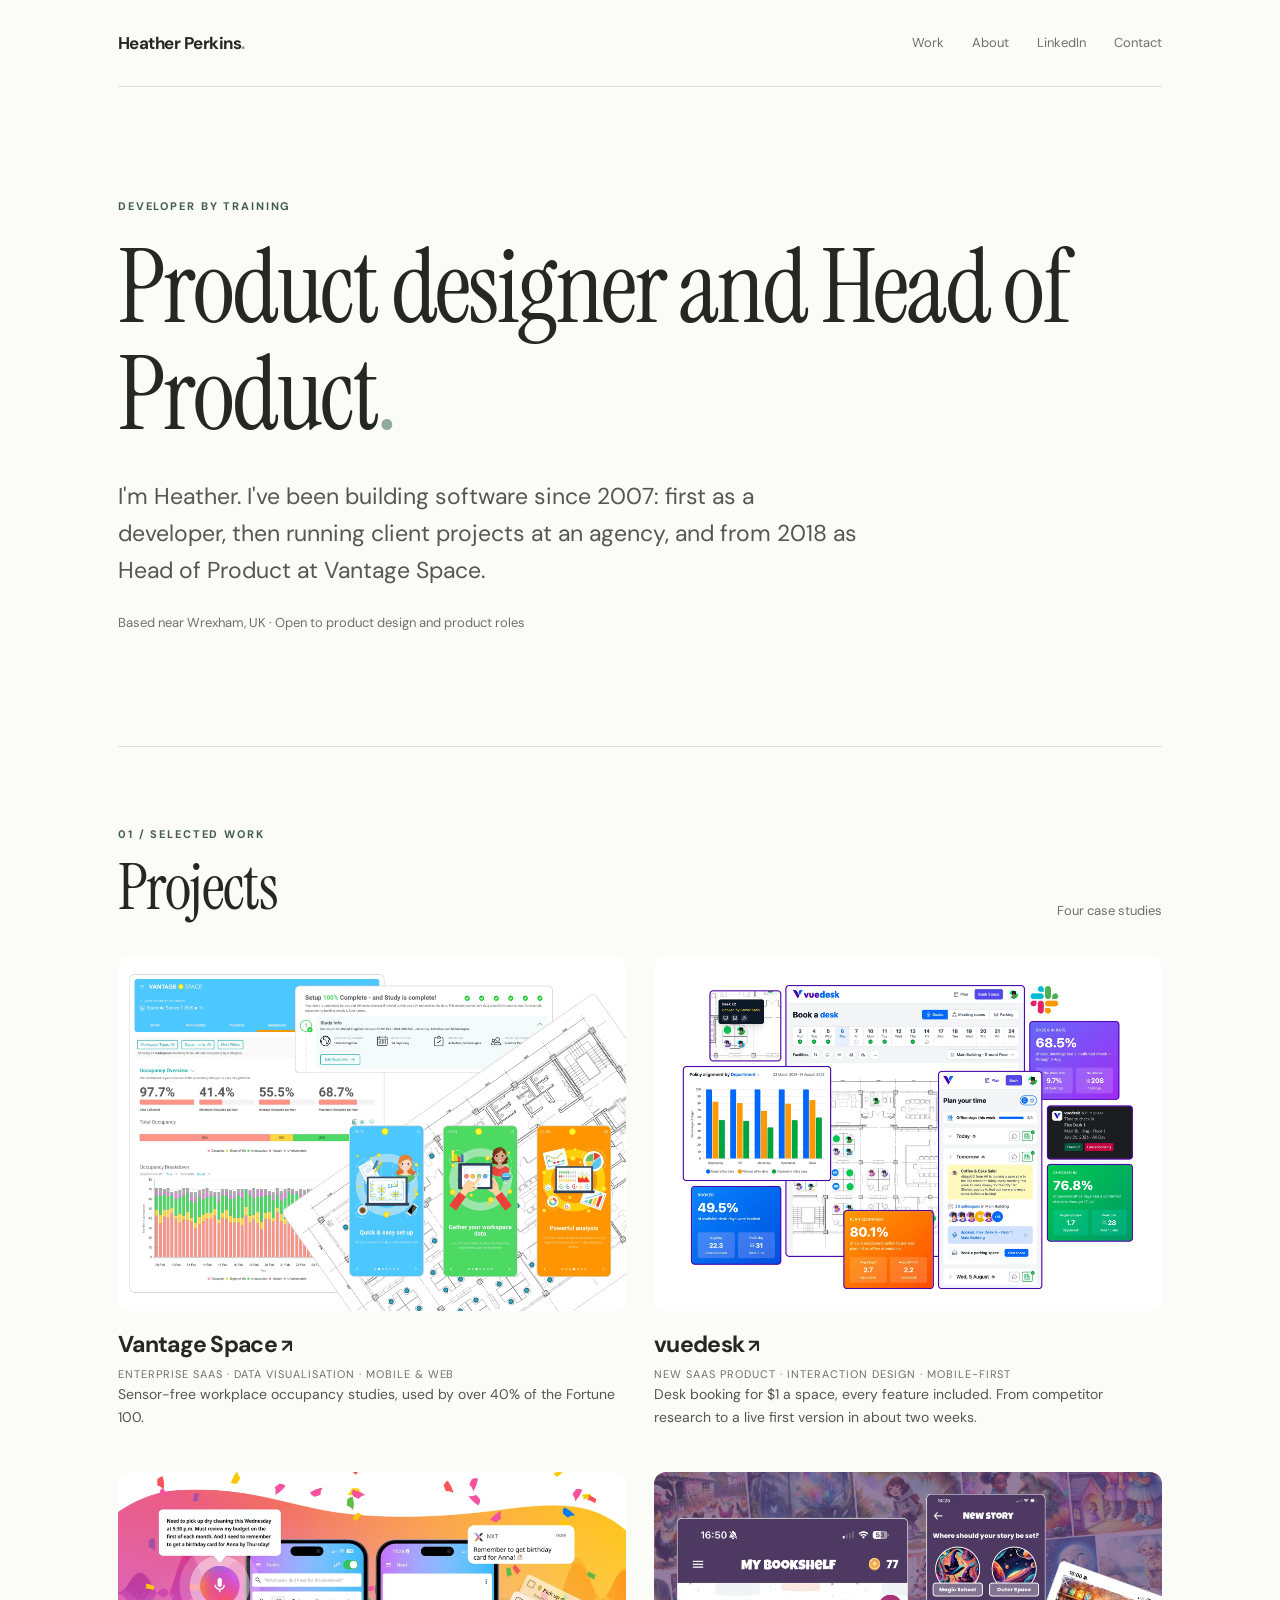
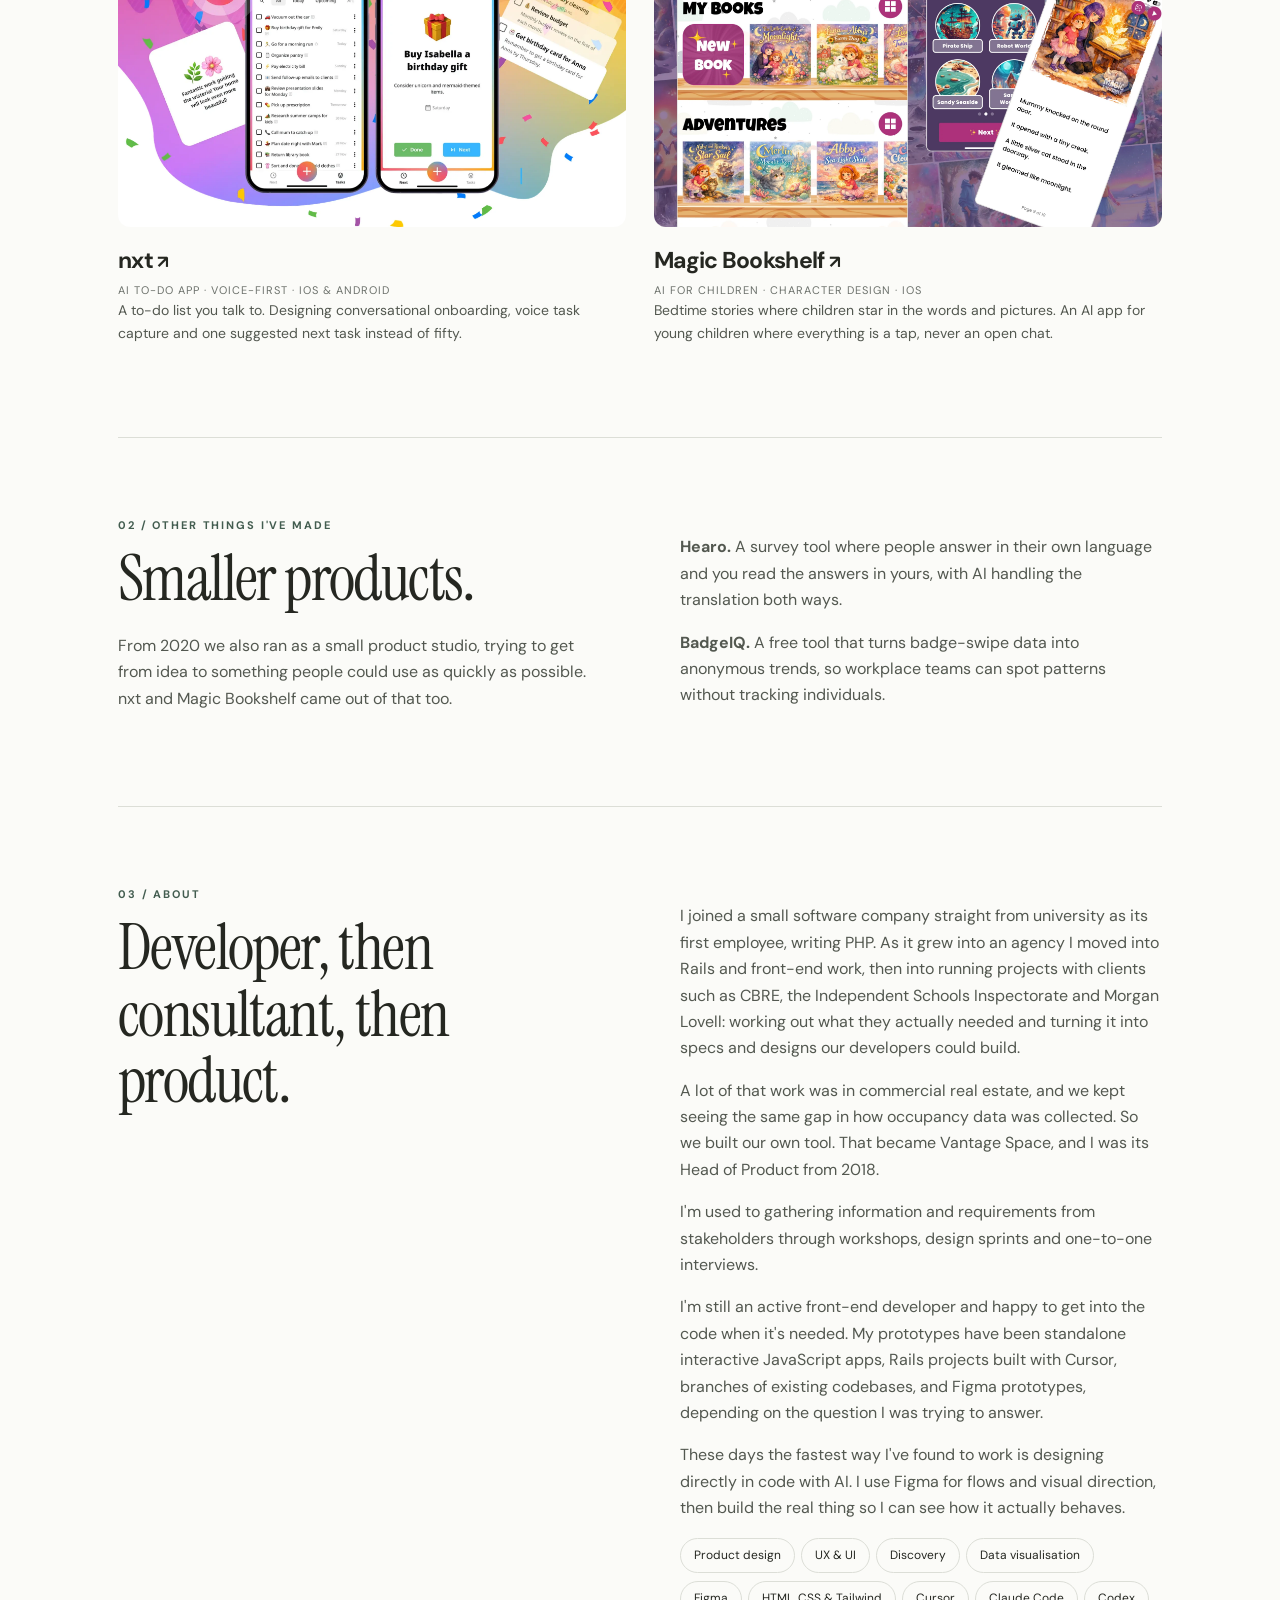
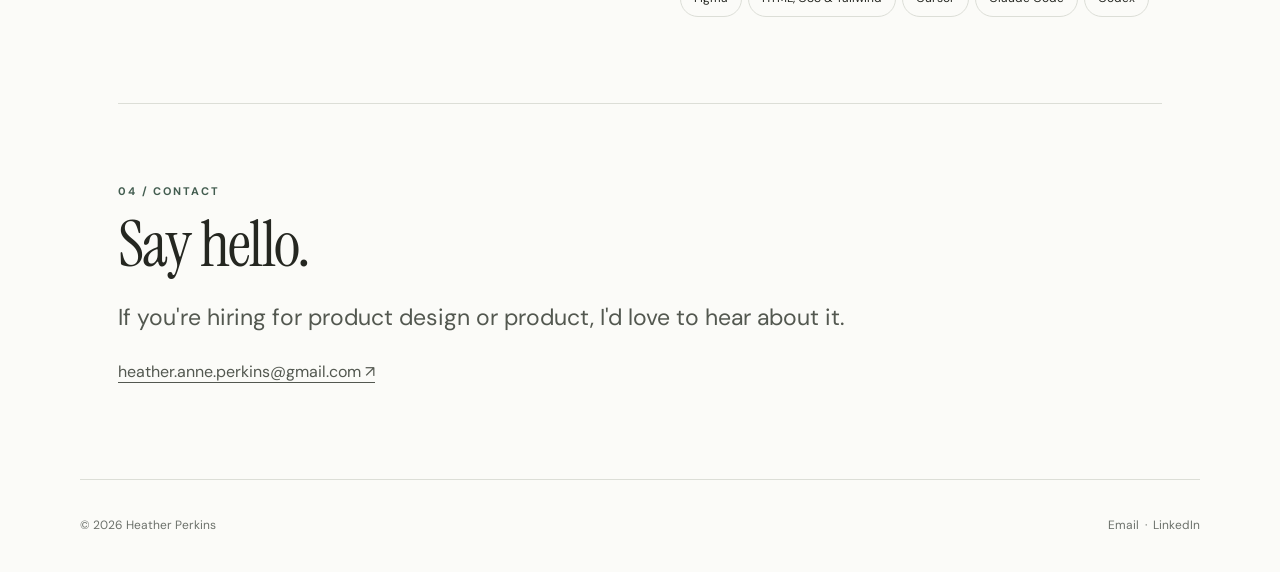
==== commit c83be39e: "Trim homepage intro Co-Authored-By: Claude Opus 5.5 <noreply@anthropic.com> Claude-Session: https://" ====
--- a/index.html
+++ b/index.html
@@ -1 +1 @@
-<!doctype html><html lang="en"><head><meta charset="utf-8"><meta name="viewport" content="width=device-width, initial-scale=1"><meta name="description" content="Heather Perkins: product designer and former Head of Product at Vantage Space, who started out as a developer. Case studies from Vantage Space and vuedesk."><title>Heather Perkins | Product designer</title><link rel="stylesheet" href="style.css?v=3"></head><body><header class="wrap"><nav class="nav"><a class="brand" href="index.html">Heather Perkins<span style="color:#7b998b">.</span></a><div class="navlinks"><a href="index.html#work">Work</a><a href="index.html#about">About</a><a href="https://www.linkedin.com/in/heatheranneperkins/" target="_blank" rel="noopener">LinkedIn</a><a href="mailto:heather.anne.perkins@gmail.com">Contact</a></div></nav></header><main class="wrap"><section class="hero"><div class="eyebrow">Developer by training</div><h1>Product designer and Head of Product<span style="color:#8fa99a">.</span></h1><p class="lead">I'm Heather. I've been building software since 2007: first as a developer, then running client projects at an agency, and from 2018 as Head of Product at Vantage Space. I design products, and I can build the front end myself.</p><p class="small">Based near Wrexham, UK · Open to product design and product roles</p></section><section class="section" id="work"><div class="section-heading"><div><div class="eyebrow">01 / Selected work</div><h2>Projects</h2></div><span class="small">Four case studies</span></div><div class="projects"><a class="project" href="vantage-space.html"><div class="project-image frame"><img src="assets/vs-hero.webp" alt="Vantage Space web dashboard and observer app"></div><h3>Vantage Space <span class="arrow">↗</span></h3><div class="meta">Enterprise SaaS · Data visualisation · Mobile & web</div><p>Sensor-free workplace occupancy studies, used by over 40% of the Fortune 100.</p></a><a class="project" href="vuedesk.html"><div class="project-image frame"><img src="assets/vd-hero.webp" alt="vuedesk booking and reporting screens"></div><h3>vuedesk <span class="arrow">↗</span></h3><div class="meta">New SaaS product · Interaction design · Mobile-first</div><p>Desk booking for $1 a space, every feature included. From competitor research to a live first version in about two weeks.</p></a><a class="project" href="nxt.html"><div class="project-image frame"><img src="assets/nxt-hero.webp" alt="nxt app screens"></div><h3>nxt <span class="arrow">↗</span></h3><div class="meta">AI to-do app · Voice-first · iOS & Android</div><p>A to-do list you talk to. Designing conversational onboarding, voice task capture and one suggested next task instead of fifty.</p></a><a class="project" href="magic-bookshelf.html"><div class="project-image frame"><img src="assets/mb-hero.webp" alt="Magic Bookshelf app screens"></div><h3>Magic Bookshelf <span class="arrow">↗</span></h3><div class="meta">AI for children · Character design · iOS</div><p>Bedtime stories where children star in the words and pictures. An AI app for young children where everything is a tap, never an open chat.</p></a></div></section><section class="section" id="other"><div class="eyebrow">02 / Other things I've made</div><div class="cols"><div><h2>Smaller products.</h2><p>From 2020 we also ran as a small product studio, trying to get from idea to something people could use as quickly as possible. nxt and Magic Bookshelf came out of that too.</p></div><div><p><strong>Hearo.</strong> A survey tool where people answer in their own language and you read the answers in yours, with AI handling the translation both ways.</p><p><strong>BadgeIQ.</strong> A free tool that turns badge-swipe data into anonymous trends, so workplace teams can spot patterns without tracking individuals.</p></div></div></section><section class="section" id="about"><div class="eyebrow">03 / About</div><div class="cols"><div><h2>Developer, then consultant, then product.</h2></div><div><p>I joined a small software company straight from university as its first employee, writing PHP. As it grew into an agency I moved into Rails and front-end work, then into running projects with clients such as CBRE, the Independent Schools Inspectorate and Morgan Lovell: working out what they actually needed and turning it into specs and designs our developers could build.</p><p>A lot of that work was in commercial real estate, and we kept seeing the same gap in how occupancy data was collected. So we built our own tool. That became Vantage Space, and I was its Head of Product from 2018.</p><p>I'm used to gathering information and requirements from stakeholders through workshops, design sprints and one-to-one interviews.</p><p>I'm still an active front-end developer and happy to get into the code when it's needed. My prototypes have been standalone interactive JavaScript apps, Rails projects built with Cursor, branches of existing codebases, and Figma prototypes, depending on the question I was trying to answer.</p><p>These days the fastest way I've found to work is designing directly in code with AI. I use Figma for flows and visual direction, then build the real thing so I can see how it actually behaves.</p><div><span class="pill">Product design</span><span class="pill">UX & UI</span><span class="pill">Discovery</span><span class="pill">Data visualisation</span><span class="pill">Figma</span><span class="pill">HTML, CSS & Tailwind</span><span class="pill">Cursor</span><span class="pill">Claude Code</span><span class="pill">Codex</span></div></div></div></section><section class="section"><div class="eyebrow">04 / Contact</div><h2>Say hello.</h2><p class="lead">If you're hiring for product design or product, I'd love to hear about it.</p><p><a href="mailto:heather.anne.perkins@gmail.com" style="border-bottom:1px solid currentColor">heather.anne.perkins@gmail.com ↗</a></p></section></main><footer class="wrap footer"><span>© 2026 Heather Perkins</span><span><a href="mailto:heather.anne.perkins@gmail.com">Email</a> &nbsp;·&nbsp; <a href="https://www.linkedin.com/in/heatheranneperkins/" target="_blank" rel="noopener">LinkedIn</a></span></footer></body></html>
+<!doctype html><html lang="en"><head><meta charset="utf-8"><meta name="viewport" content="width=device-width, initial-scale=1"><meta name="description" content="Heather Perkins: product designer and former Head of Product at Vantage Space, who started out as a developer. Case studies from Vantage Space and vuedesk."><title>Heather Perkins | Product designer</title><link rel="stylesheet" href="style.css?v=3"></head><body><header class="wrap"><nav class="nav"><a class="brand" href="index.html">Heather Perkins<span style="color:#7b998b">.</span></a><div class="navlinks"><a href="index.html#work">Work</a><a href="index.html#about">About</a><a href="https://www.linkedin.com/in/heatheranneperkins/" target="_blank" rel="noopener">LinkedIn</a><a href="mailto:heather.anne.perkins@gmail.com">Contact</a></div></nav></header><main class="wrap"><section class="hero"><div class="eyebrow">Developer by training</div><h1>Product designer and Head of Product<span style="color:#8fa99a">.</span></h1><p class="lead">I'm Heather. I've been building software since 2007: first as a developer, then running client projects at an agency, and from 2018 as Head of Product at Vantage Space.</p><p class="small">Based near Wrexham, UK · Open to product design and product roles</p></section><section class="section" id="work"><div class="section-heading"><div><div class="eyebrow">01 / Selected work</div><h2>Projects</h2></div><span class="small">Four case studies</span></div><div class="projects"><a class="project" href="vantage-space.html"><div class="project-image frame"><img src="assets/vs-hero.webp" alt="Vantage Space web dashboard and observer app"></div><h3>Vantage Space <span class="arrow">↗</span></h3><div class="meta">Enterprise SaaS · Data visualisation · Mobile & web</div><p>Sensor-free workplace occupancy studies, used by over 40% of the Fortune 100.</p></a><a class="project" href="vuedesk.html"><div class="project-image frame"><img src="assets/vd-hero.webp" alt="vuedesk booking and reporting screens"></div><h3>vuedesk <span class="arrow">↗</span></h3><div class="meta">New SaaS product · Interaction design · Mobile-first</div><p>Desk booking for $1 a space, every feature included. From competitor research to a live first version in about two weeks.</p></a><a class="project" href="nxt.html"><div class="project-image frame"><img src="assets/nxt-hero.webp" alt="nxt app screens"></div><h3>nxt <span class="arrow">↗</span></h3><div class="meta">AI to-do app · Voice-first · iOS & Android</div><p>A to-do list you talk to. Designing conversational onboarding, voice task capture and one suggested next task instead of fifty.</p></a><a class="project" href="magic-bookshelf.html"><div class="project-image frame"><img src="assets/mb-hero.webp" alt="Magic Bookshelf app screens"></div><h3>Magic Bookshelf <span class="arrow">↗</span></h3><div class="meta">AI for children · Character design · iOS</div><p>Bedtime stories where children star in the words and pictures. An AI app for young children where everything is a tap, never an open chat.</p></a></div></section><section class="section" id="other"><div class="eyebrow">02 / Other things I've made</div><div class="cols"><div><h2>Smaller products.</h2><p>From 2020 we also ran as a small product studio, trying to get from idea to something people could use as quickly as possible. nxt and Magic Bookshelf came out of that too.</p></div><div><p><strong>Hearo.</strong> A survey tool where people answer in their own language and you read the answers in yours, with AI handling the translation both ways.</p><p><strong>BadgeIQ.</strong> A free tool that turns badge-swipe data into anonymous trends, so workplace teams can spot patterns without tracking individuals.</p></div></div></section><section class="section" id="about"><div class="eyebrow">03 / About</div><div class="cols"><div><h2>Developer, then consultant, then product.</h2></div><div><p>I joined a small software company straight from university as its first employee, writing PHP. As it grew into an agency I moved into Rails and front-end work, then into running projects with clients such as CBRE, the Independent Schools Inspectorate and Morgan Lovell: working out what they actually needed and turning it into specs and designs our developers could build.</p><p>A lot of that work was in commercial real estate, and we kept seeing the same gap in how occupancy data was collected. So we built our own tool. That became Vantage Space, and I was its Head of Product from 2018.</p><p>I'm used to gathering information and requirements from stakeholders through workshops, design sprints and one-to-one interviews.</p><p>I'm still an active front-end developer and happy to get into the code when it's needed. My prototypes have been standalone interactive JavaScript apps, Rails projects built with Cursor, branches of existing codebases, and Figma prototypes, depending on the question I was trying to answer.</p><p>These days the fastest way I've found to work is designing directly in code with AI. I use Figma for flows and visual direction, then build the real thing so I can see how it actually behaves.</p><div><span class="pill">Product design</span><span class="pill">UX & UI</span><span class="pill">Discovery</span><span class="pill">Data visualisation</span><span class="pill">Figma</span><span class="pill">HTML, CSS & Tailwind</span><span class="pill">Cursor</span><span class="pill">Claude Code</span><span class="pill">Codex</span></div></div></div></section><section class="section"><div class="eyebrow">04 / Contact</div><h2>Say hello.</h2><p class="lead">If you're hiring for product design or product, I'd love to hear about it.</p><p><a href="mailto:heather.anne.perkins@gmail.com" style="border-bottom:1px solid currentColor">heather.anne.perkins@gmail.com ↗</a></p></section></main><footer class="wrap footer"><span>© 2026 Heather Perkins</span><span><a href="mailto:heather.anne.perkins@gmail.com">Email</a> &nbsp;·&nbsp; <a href="https://www.linkedin.com/in/heatheranneperkins/" target="_blank" rel="noopener">LinkedIn</a></span></footer></body></html>
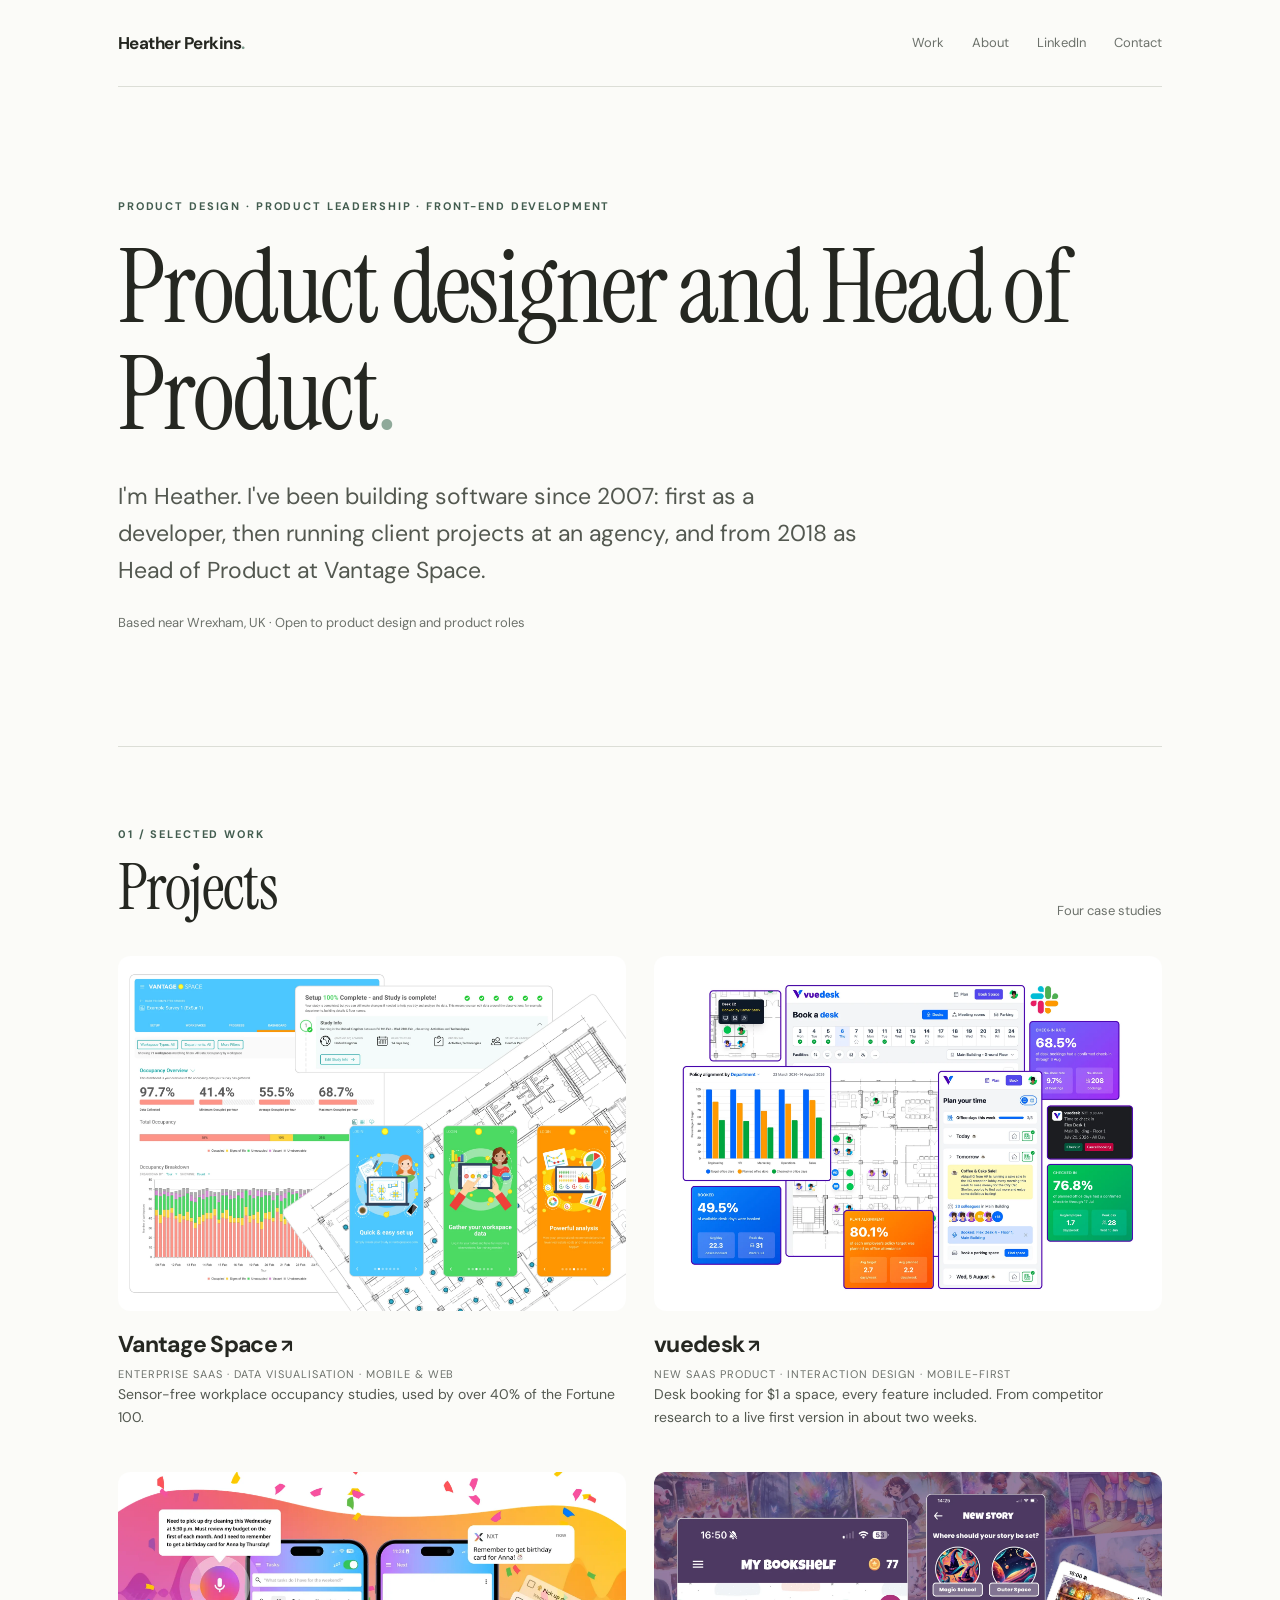
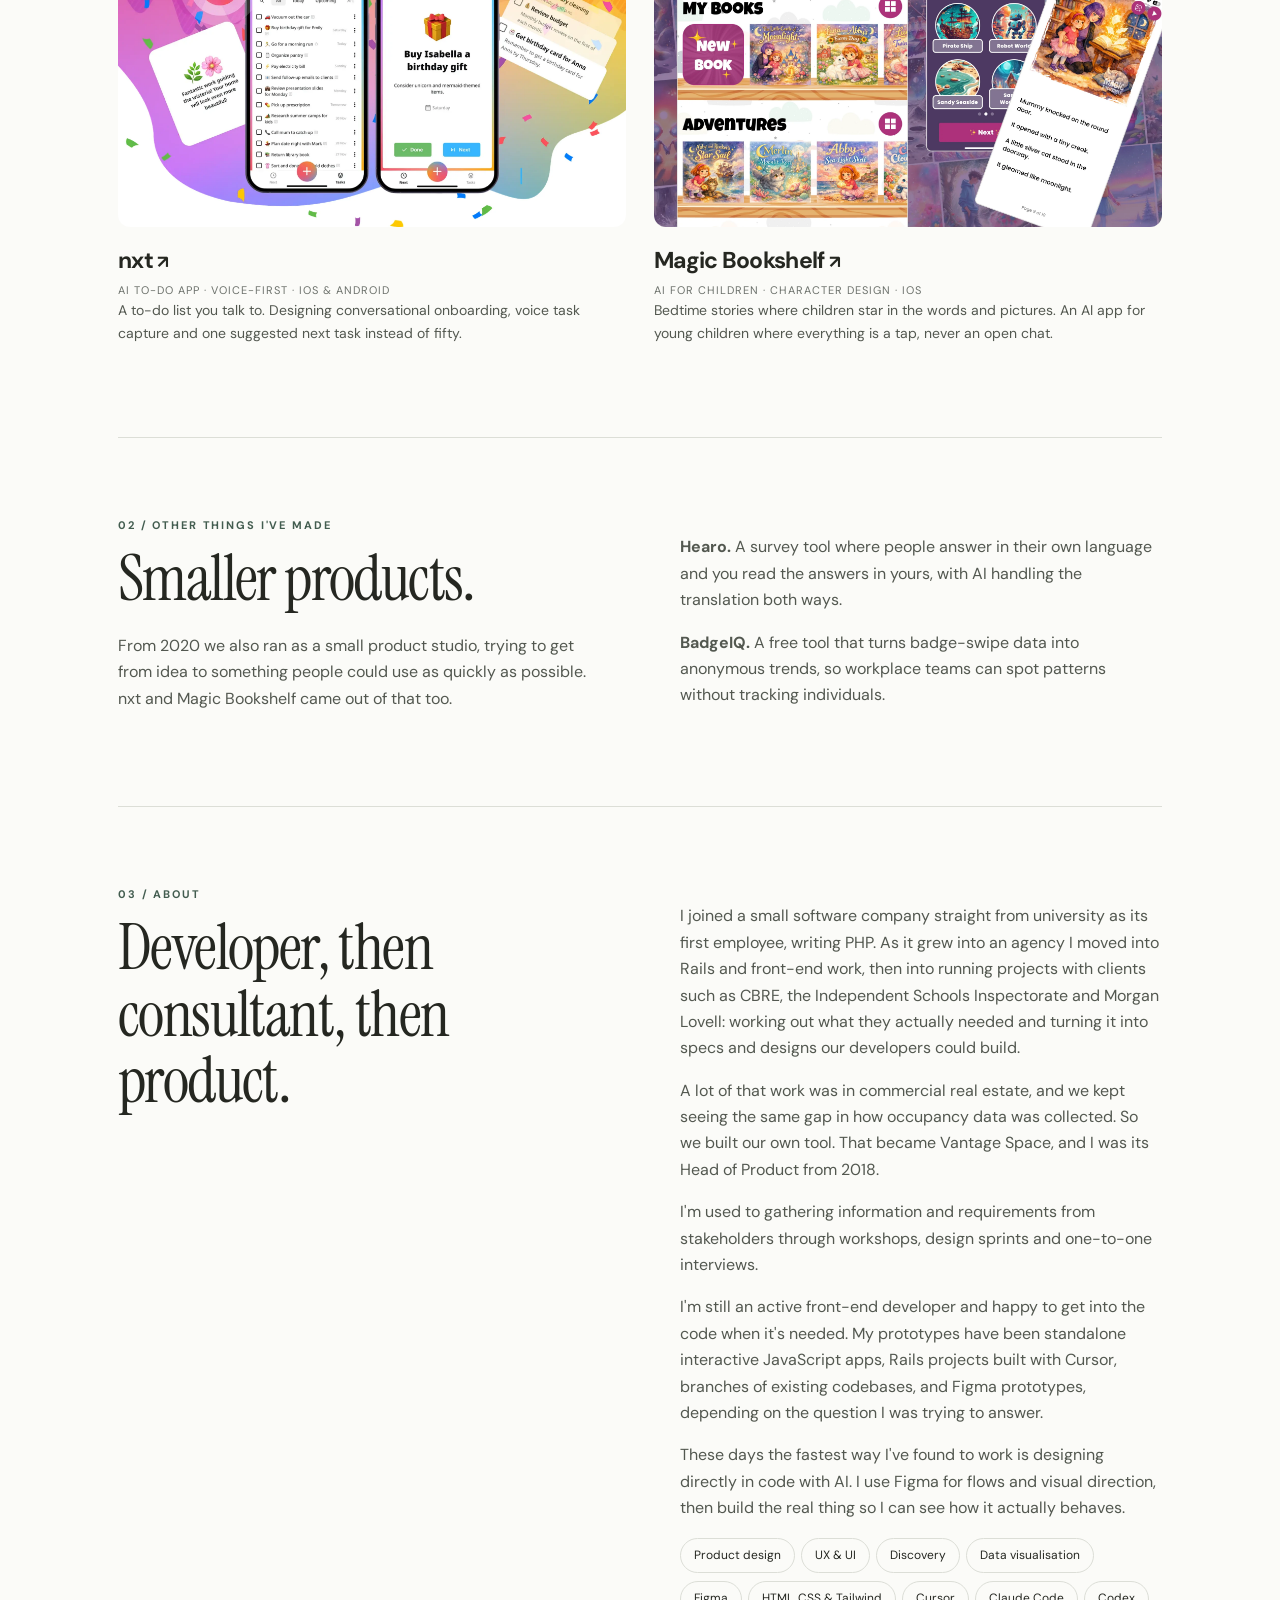
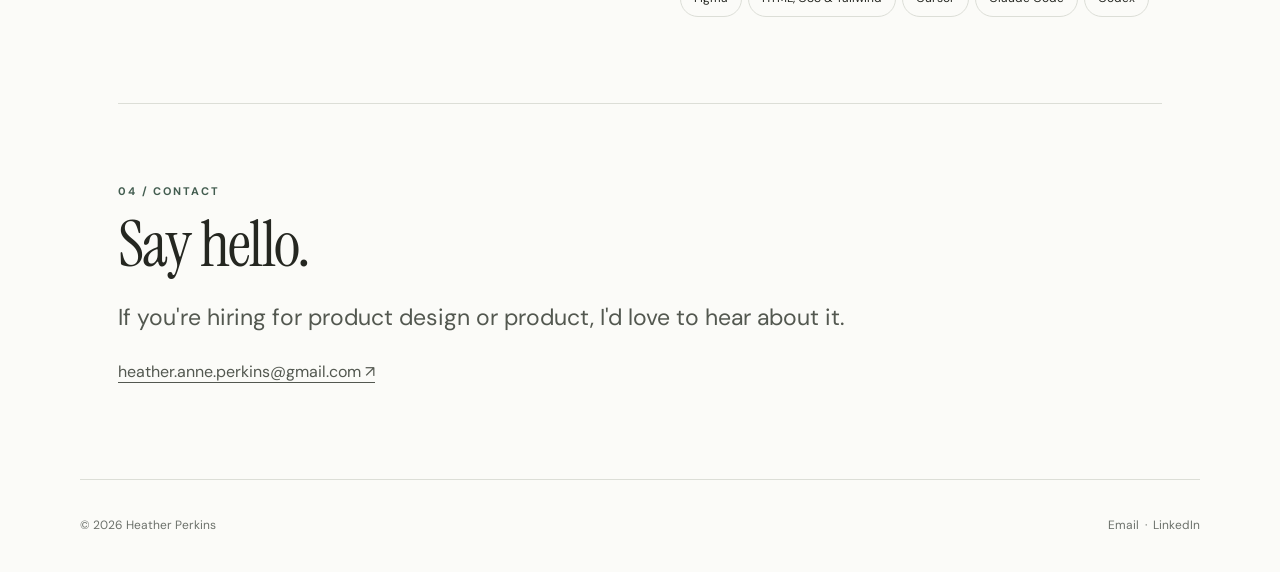
==== commit 13bde419: "Replace homepage eyebrow with three skill areas Co-Authored-By: Claude Opus 5.5 <noreply@anthropic.c" ====
--- a/index.html
+++ b/index.html
@@ -1 +1 @@
-<!doctype html><html lang="en"><head><meta charset="utf-8"><meta name="viewport" content="width=device-width, initial-scale=1"><meta name="description" content="Heather Perkins: product designer and former Head of Product at Vantage Space, who started out as a developer. Case studies from Vantage Space and vuedesk."><title>Heather Perkins | Product designer</title><link rel="stylesheet" href="style.css?v=3"></head><body><header class="wrap"><nav class="nav"><a class="brand" href="index.html">Heather Perkins<span style="color:#7b998b">.</span></a><div class="navlinks"><a href="index.html#work">Work</a><a href="index.html#about">About</a><a href="https://www.linkedin.com/in/heatheranneperkins/" target="_blank" rel="noopener">LinkedIn</a><a href="mailto:heather.anne.perkins@gmail.com">Contact</a></div></nav></header><main class="wrap"><section class="hero"><div class="eyebrow">Developer by training</div><h1>Product designer and Head of Product<span style="color:#8fa99a">.</span></h1><p class="lead">I'm Heather. I've been building software since 2007: first as a developer, then running client projects at an agency, and from 2018 as Head of Product at Vantage Space.</p><p class="small">Based near Wrexham, UK · Open to product design and product roles</p></section><section class="section" id="work"><div class="section-heading"><div><div class="eyebrow">01 / Selected work</div><h2>Projects</h2></div><span class="small">Four case studies</span></div><div class="projects"><a class="project" href="vantage-space.html"><div class="project-image frame"><img src="assets/vs-hero.webp" alt="Vantage Space web dashboard and observer app"></div><h3>Vantage Space <span class="arrow">↗</span></h3><div class="meta">Enterprise SaaS · Data visualisation · Mobile & web</div><p>Sensor-free workplace occupancy studies, used by over 40% of the Fortune 100.</p></a><a class="project" href="vuedesk.html"><div class="project-image frame"><img src="assets/vd-hero.webp" alt="vuedesk booking and reporting screens"></div><h3>vuedesk <span class="arrow">↗</span></h3><div class="meta">New SaaS product · Interaction design · Mobile-first</div><p>Desk booking for $1 a space, every feature included. From competitor research to a live first version in about two weeks.</p></a><a class="project" href="nxt.html"><div class="project-image frame"><img src="assets/nxt-hero.webp" alt="nxt app screens"></div><h3>nxt <span class="arrow">↗</span></h3><div class="meta">AI to-do app · Voice-first · iOS & Android</div><p>A to-do list you talk to. Designing conversational onboarding, voice task capture and one suggested next task instead of fifty.</p></a><a class="project" href="magic-bookshelf.html"><div class="project-image frame"><img src="assets/mb-hero.webp" alt="Magic Bookshelf app screens"></div><h3>Magic Bookshelf <span class="arrow">↗</span></h3><div class="meta">AI for children · Character design · iOS</div><p>Bedtime stories where children star in the words and pictures. An AI app for young children where everything is a tap, never an open chat.</p></a></div></section><section class="section" id="other"><div class="eyebrow">02 / Other things I've made</div><div class="cols"><div><h2>Smaller products.</h2><p>From 2020 we also ran as a small product studio, trying to get from idea to something people could use as quickly as possible. nxt and Magic Bookshelf came out of that too.</p></div><div><p><strong>Hearo.</strong> A survey tool where people answer in their own language and you read the answers in yours, with AI handling the translation both ways.</p><p><strong>BadgeIQ.</strong> A free tool that turns badge-swipe data into anonymous trends, so workplace teams can spot patterns without tracking individuals.</p></div></div></section><section class="section" id="about"><div class="eyebrow">03 / About</div><div class="cols"><div><h2>Developer, then consultant, then product.</h2></div><div><p>I joined a small software company straight from university as its first employee, writing PHP. As it grew into an agency I moved into Rails and front-end work, then into running projects with clients such as CBRE, the Independent Schools Inspectorate and Morgan Lovell: working out what they actually needed and turning it into specs and designs our developers could build.</p><p>A lot of that work was in commercial real estate, and we kept seeing the same gap in how occupancy data was collected. So we built our own tool. That became Vantage Space, and I was its Head of Product from 2018.</p><p>I'm used to gathering information and requirements from stakeholders through workshops, design sprints and one-to-one interviews.</p><p>I'm still an active front-end developer and happy to get into the code when it's needed. My prototypes have been standalone interactive JavaScript apps, Rails projects built with Cursor, branches of existing codebases, and Figma prototypes, depending on the question I was trying to answer.</p><p>These days the fastest way I've found to work is designing directly in code with AI. I use Figma for flows and visual direction, then build the real thing so I can see how it actually behaves.</p><div><span class="pill">Product design</span><span class="pill">UX & UI</span><span class="pill">Discovery</span><span class="pill">Data visualisation</span><span class="pill">Figma</span><span class="pill">HTML, CSS & Tailwind</span><span class="pill">Cursor</span><span class="pill">Claude Code</span><span class="pill">Codex</span></div></div></div></section><section class="section"><div class="eyebrow">04 / Contact</div><h2>Say hello.</h2><p class="lead">If you're hiring for product design or product, I'd love to hear about it.</p><p><a href="mailto:heather.anne.perkins@gmail.com" style="border-bottom:1px solid currentColor">heather.anne.perkins@gmail.com ↗</a></p></section></main><footer class="wrap footer"><span>© 2026 Heather Perkins</span><span><a href="mailto:heather.anne.perkins@gmail.com">Email</a> &nbsp;·&nbsp; <a href="https://www.linkedin.com/in/heatheranneperkins/" target="_blank" rel="noopener">LinkedIn</a></span></footer></body></html>
+<!doctype html><html lang="en"><head><meta charset="utf-8"><meta name="viewport" content="width=device-width, initial-scale=1"><meta name="description" content="Heather Perkins: product designer and former Head of Product at Vantage Space, who started out as a developer. Case studies from Vantage Space and vuedesk."><title>Heather Perkins | Product designer</title><link rel="stylesheet" href="style.css?v=3"></head><body><header class="wrap"><nav class="nav"><a class="brand" href="index.html">Heather Perkins<span style="color:#7b998b">.</span></a><div class="navlinks"><a href="index.html#work">Work</a><a href="index.html#about">About</a><a href="https://www.linkedin.com/in/heatheranneperkins/" target="_blank" rel="noopener">LinkedIn</a><a href="mailto:heather.anne.perkins@gmail.com">Contact</a></div></nav></header><main class="wrap"><section class="hero"><div class="eyebrow">Product design · Product leadership · Front-end development</div><h1>Product designer and Head of Product<span style="color:#8fa99a">.</span></h1><p class="lead">I'm Heather. I've been building software since 2007: first as a developer, then running client projects at an agency, and from 2018 as Head of Product at Vantage Space.</p><p class="small">Based near Wrexham, UK · Open to product design and product roles</p></section><section class="section" id="work"><div class="section-heading"><div><div class="eyebrow">01 / Selected work</div><h2>Projects</h2></div><span class="small">Four case studies</span></div><div class="projects"><a class="project" href="vantage-space.html"><div class="project-image frame"><img src="assets/vs-hero.webp" alt="Vantage Space web dashboard and observer app"></div><h3>Vantage Space <span class="arrow">↗</span></h3><div class="meta">Enterprise SaaS · Data visualisation · Mobile & web</div><p>Sensor-free workplace occupancy studies, used by over 40% of the Fortune 100.</p></a><a class="project" href="vuedesk.html"><div class="project-image frame"><img src="assets/vd-hero.webp" alt="vuedesk booking and reporting screens"></div><h3>vuedesk <span class="arrow">↗</span></h3><div class="meta">New SaaS product · Interaction design · Mobile-first</div><p>Desk booking for $1 a space, every feature included. From competitor research to a live first version in about two weeks.</p></a><a class="project" href="nxt.html"><div class="project-image frame"><img src="assets/nxt-hero.webp" alt="nxt app screens"></div><h3>nxt <span class="arrow">↗</span></h3><div class="meta">AI to-do app · Voice-first · iOS & Android</div><p>A to-do list you talk to. Designing conversational onboarding, voice task capture and one suggested next task instead of fifty.</p></a><a class="project" href="magic-bookshelf.html"><div class="project-image frame"><img src="assets/mb-hero.webp" alt="Magic Bookshelf app screens"></div><h3>Magic Bookshelf <span class="arrow">↗</span></h3><div class="meta">AI for children · Character design · iOS</div><p>Bedtime stories where children star in the words and pictures. An AI app for young children where everything is a tap, never an open chat.</p></a></div></section><section class="section" id="other"><div class="eyebrow">02 / Other things I've made</div><div class="cols"><div><h2>Smaller products.</h2><p>From 2020 we also ran as a small product studio, trying to get from idea to something people could use as quickly as possible. nxt and Magic Bookshelf came out of that too.</p></div><div><p><strong>Hearo.</strong> A survey tool where people answer in their own language and you read the answers in yours, with AI handling the translation both ways.</p><p><strong>BadgeIQ.</strong> A free tool that turns badge-swipe data into anonymous trends, so workplace teams can spot patterns without tracking individuals.</p></div></div></section><section class="section" id="about"><div class="eyebrow">03 / About</div><div class="cols"><div><h2>Developer, then consultant, then product.</h2></div><div><p>I joined a small software company straight from university as its first employee, writing PHP. As it grew into an agency I moved into Rails and front-end work, then into running projects with clients such as CBRE, the Independent Schools Inspectorate and Morgan Lovell: working out what they actually needed and turning it into specs and designs our developers could build.</p><p>A lot of that work was in commercial real estate, and we kept seeing the same gap in how occupancy data was collected. So we built our own tool. That became Vantage Space, and I was its Head of Product from 2018.</p><p>I'm used to gathering information and requirements from stakeholders through workshops, design sprints and one-to-one interviews.</p><p>I'm still an active front-end developer and happy to get into the code when it's needed. My prototypes have been standalone interactive JavaScript apps, Rails projects built with Cursor, branches of existing codebases, and Figma prototypes, depending on the question I was trying to answer.</p><p>These days the fastest way I've found to work is designing directly in code with AI. I use Figma for flows and visual direction, then build the real thing so I can see how it actually behaves.</p><div><span class="pill">Product design</span><span class="pill">UX & UI</span><span class="pill">Discovery</span><span class="pill">Data visualisation</span><span class="pill">Figma</span><span class="pill">HTML, CSS & Tailwind</span><span class="pill">Cursor</span><span class="pill">Claude Code</span><span class="pill">Codex</span></div></div></div></section><section class="section"><div class="eyebrow">04 / Contact</div><h2>Say hello.</h2><p class="lead">If you're hiring for product design or product, I'd love to hear about it.</p><p><a href="mailto:heather.anne.perkins@gmail.com" style="border-bottom:1px solid currentColor">heather.anne.perkins@gmail.com ↗</a></p></section></main><footer class="wrap footer"><span>© 2026 Heather Perkins</span><span><a href="mailto:heather.anne.perkins@gmail.com">Email</a> &nbsp;·&nbsp; <a href="https://www.linkedin.com/in/heatheranneperkins/" target="_blank" rel="noopener">LinkedIn</a></span></footer></body></html>
